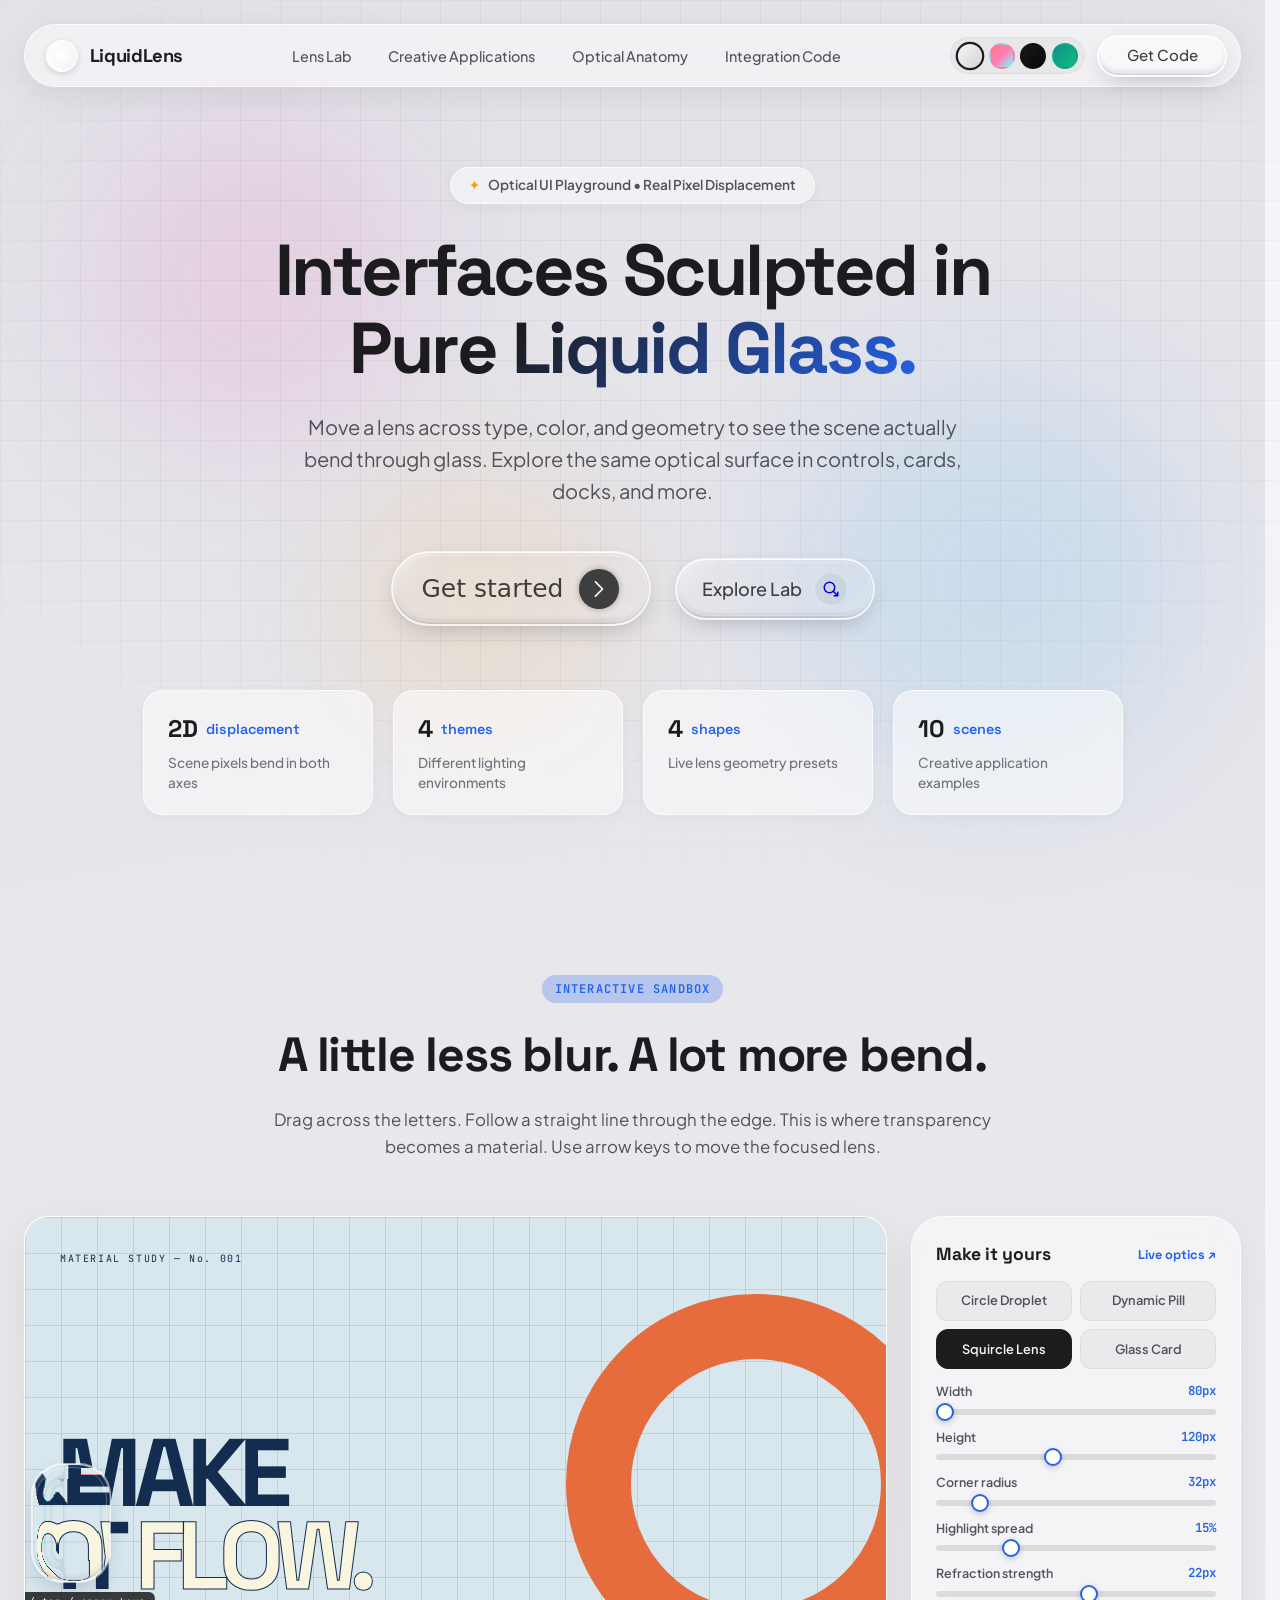
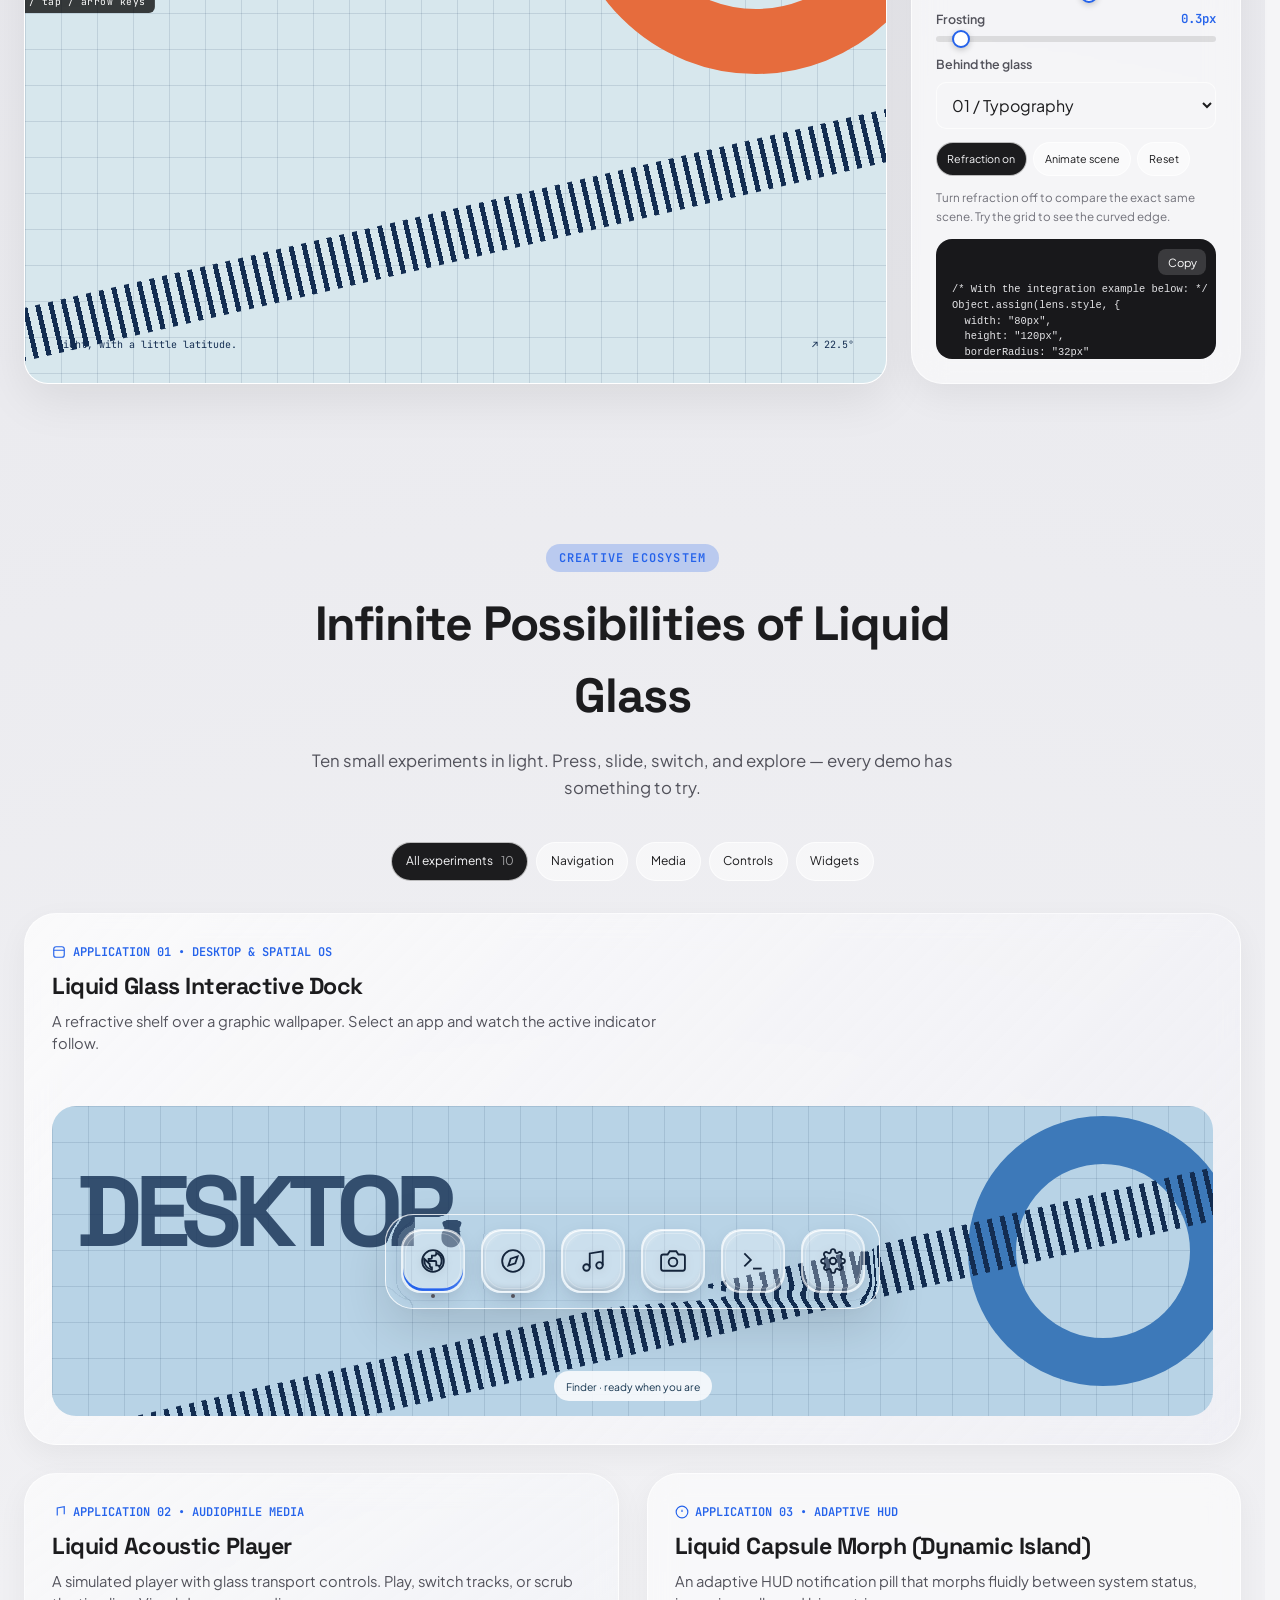
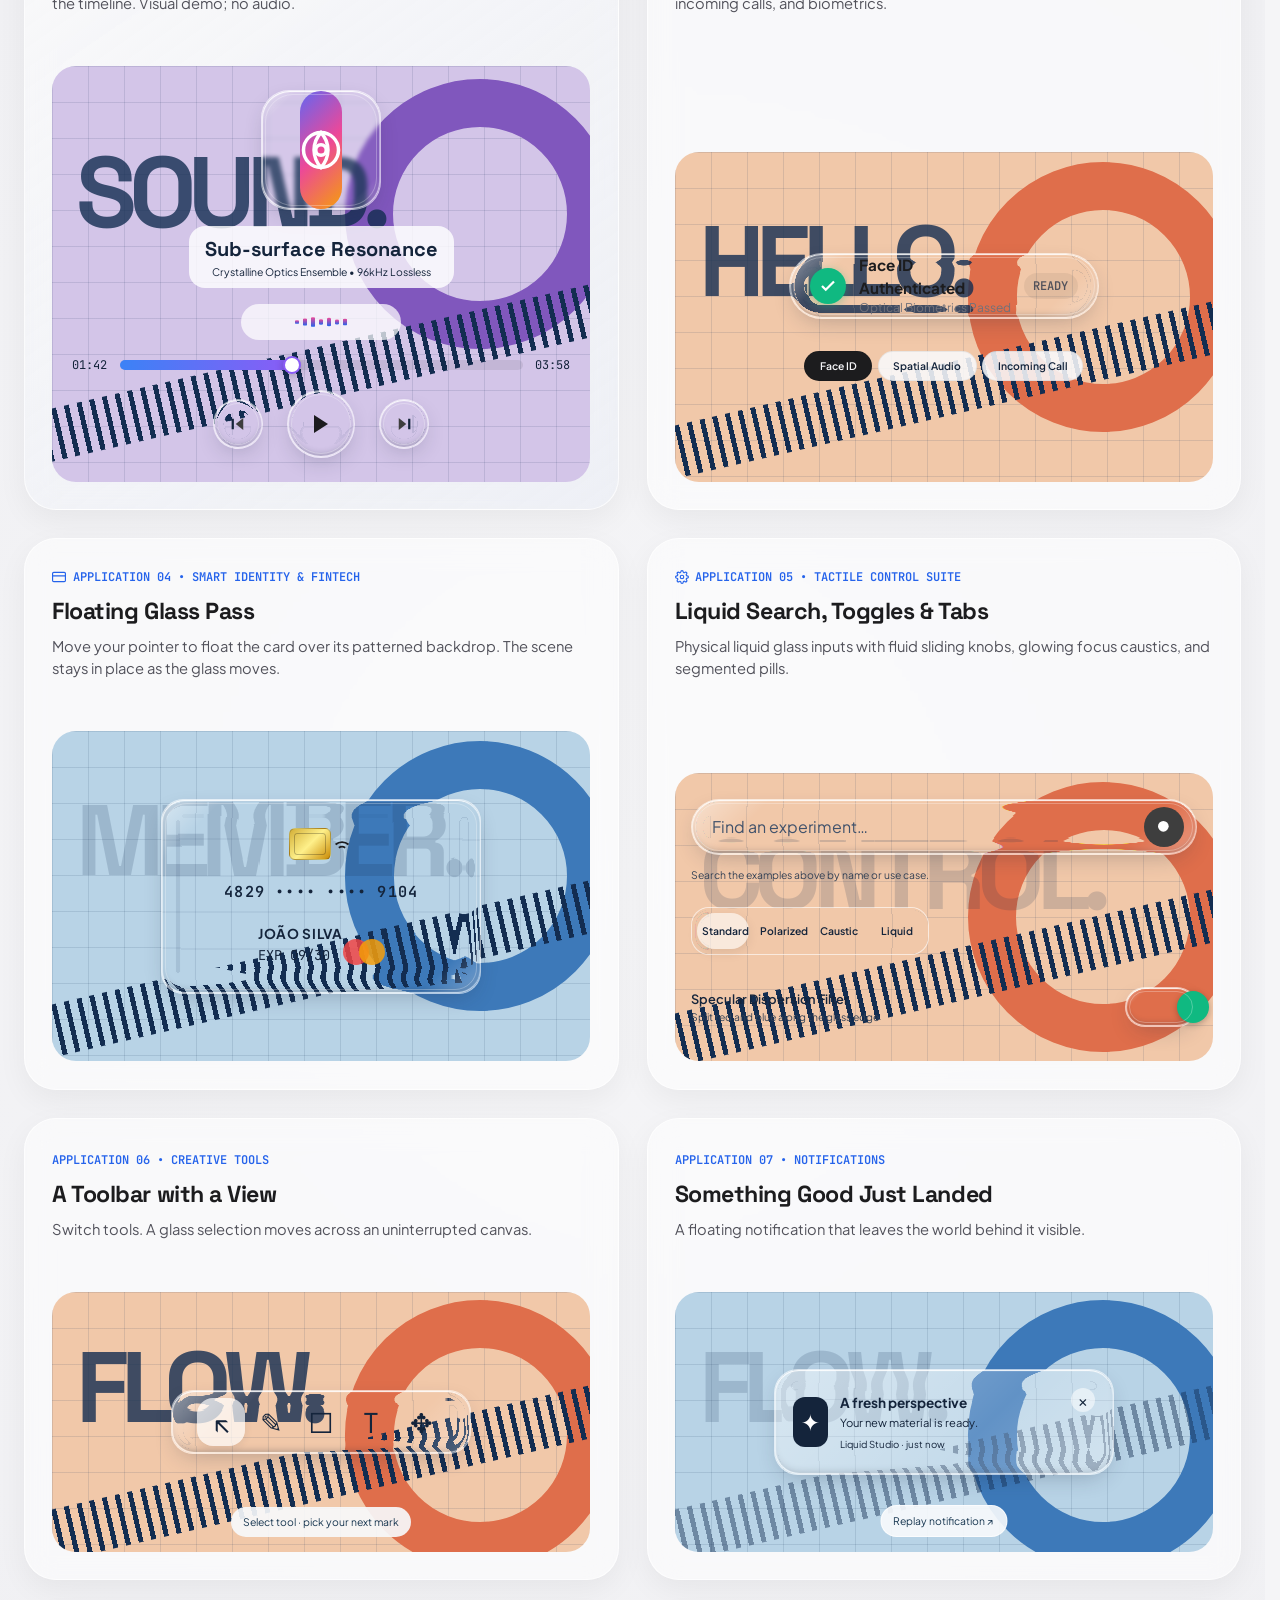
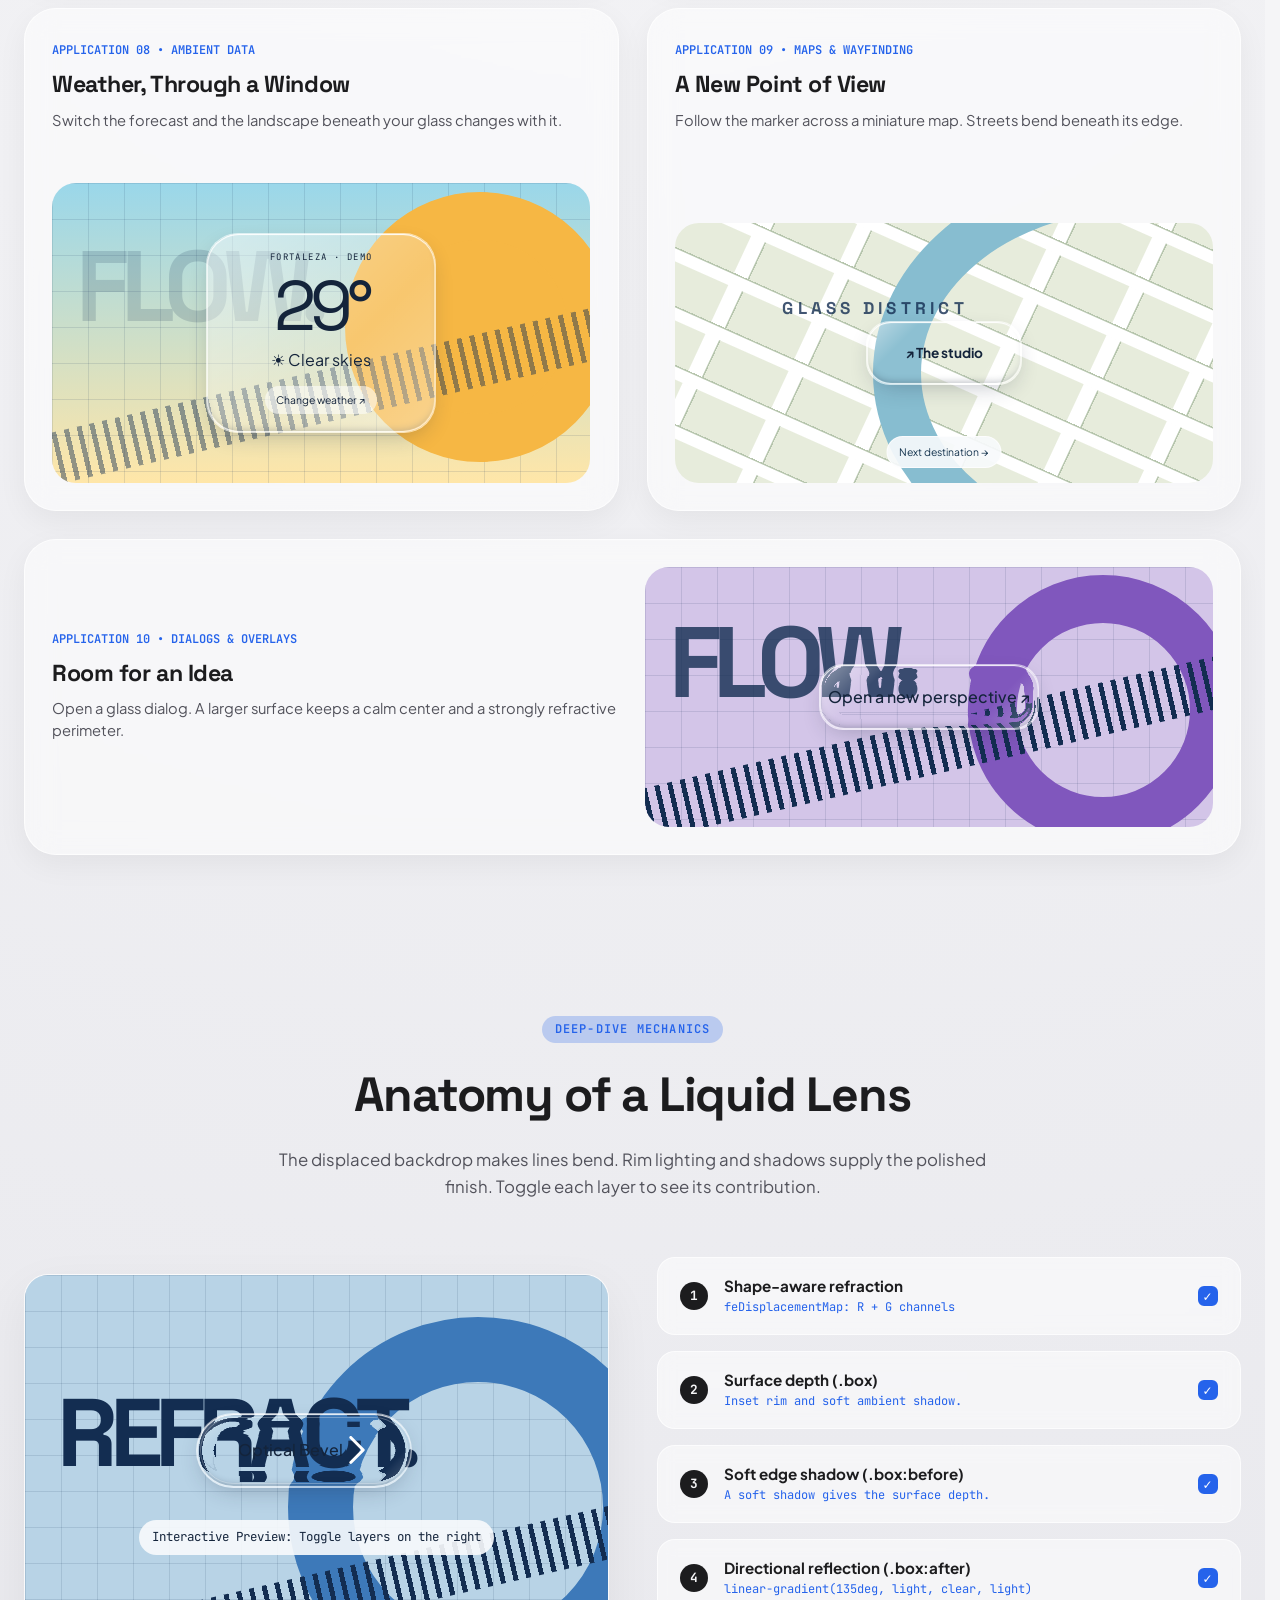
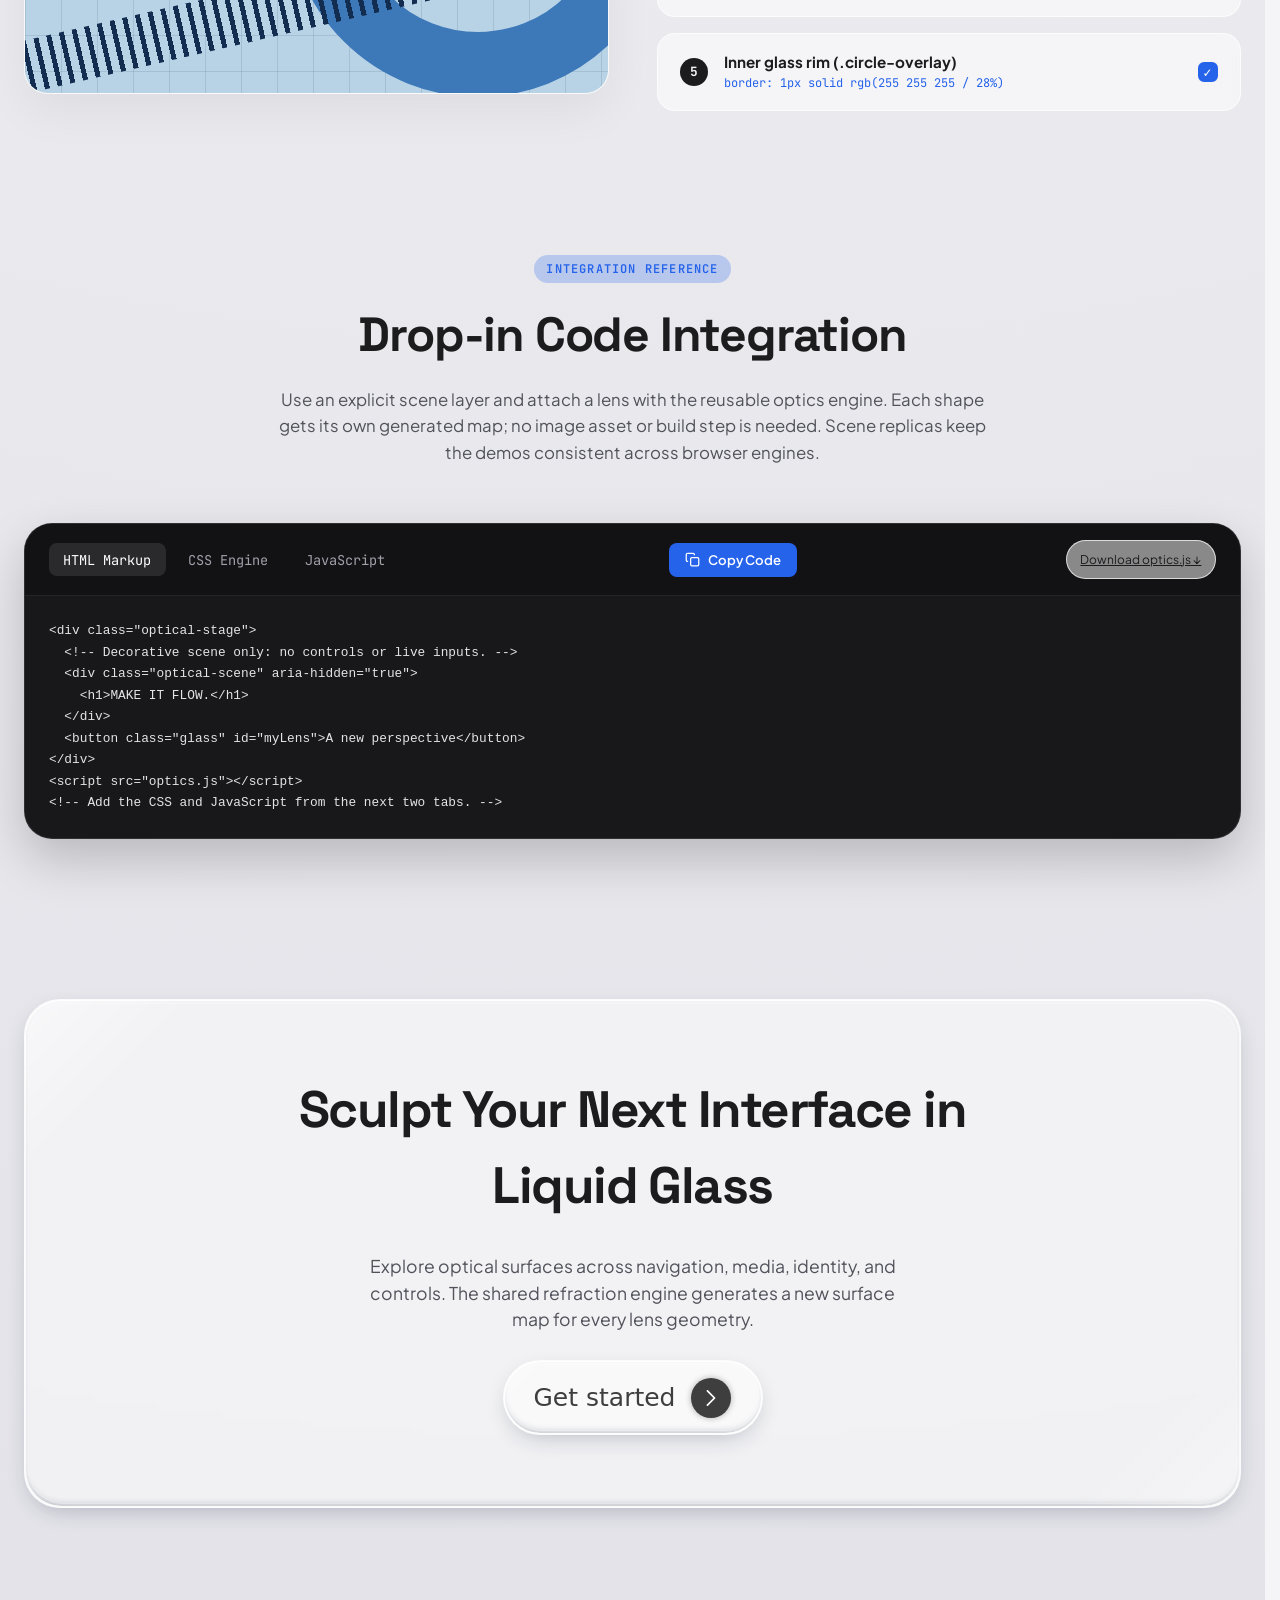
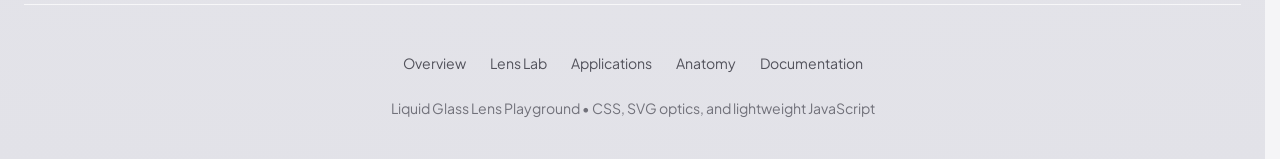
==== index.html @ 15267e03 "liquid glass v1" ====
<!DOCTYPE html>
<html lang="en" data-theme="studio">
<head>
  <meta charset="UTF-8">
  <meta name="viewport" content="width=device-width, initial-scale=1.0">
  <title>Liquid Glass Lens — Optical Glass UI Design System</title>
  <meta name="description" content="An interactive liquid glass playground with real optical displacement, movable lenses, and creative interface examples.">

  <!-- Google Fonts: Space Grotesk, Plus Jakarta Sans, JetBrains Mono -->
  <link rel="preconnect" href="https://fonts.googleapis.com">
  <link rel="preconnect" href="https://fonts.gstatic.com" crossorigin>
  <link href="https://fonts.googleapis.com/css2?family=JetBrains+Mono:wght@400;500;600&amp;family=Plus+Jakarta+Sans:wght@400;500;600;700&amp;family=Space+Grotesk:wght@600;700;800&amp;display=swap" rel="stylesheet">

  <link rel="stylesheet" href="style.css?v=20260929-2">
</head>
<body>

  <!-- Ambient Dynamic Lighting & Grid -->
  <div class="ambient-bg" aria-hidden="true">
    <div class="ambient-grid"></div>
    <div class="ambient-orb ambient-orb-1"></div>
    <div class="ambient-orb ambient-orb-2"></div>
    <div class="ambient-orb ambient-orb-3"></div>
  </div>

  <div class="site-wrapper">

    <!-- ==========================================================================
         FLOATING HEADER / NAVIGATION
         ========================================================================== -->
    <header class="site-header">
      <nav class="header-nav" aria-label="Main Navigation">
        <a href="#hero" class="nav-brand">
          <div class="brand-lens-icon"></div>
          <span class="brand-title">LiquidLens</span>
        </a>

        <ul class="nav-menu">
          <li><a href="#lab" class="nav-link">Lens Lab</a></li>
          <li><a href="#showcase" class="nav-link">Creative Applications</a></li>
          <li><a href="#anatomy" class="nav-link">Optical Anatomy</a></li>
          <li><a href="#code" class="nav-link">Integration Code</a></li>
        </ul>

        <div class="nav-actions">
          <!-- Environment Lighting Theme Switcher -->
          <div class="theme-picker" title="Change Environment Lighting">
            <button class="theme-btn theme-btn-studio active" data-set-theme="studio" aria-label="Studio Lighting"></button>
            <button class="theme-btn theme-btn-mesh" data-set-theme="mesh" aria-label="Chromatic Mesh"></button>
            <button class="theme-btn theme-btn-obsidian" data-set-theme="obsidian" aria-label="Obsidian Dark"></button>
            <button class="theme-btn theme-btn-aurora" data-set-theme="aurora" aria-label="Aurora Teal"></button>
          </div>

          <div class="fx-layer header-cta-wrapper">
            <a href="#code" class="box box-sm header-cta-pill" style="--w: 130px; --h: 42px; --tr: 20%;" aria-label="Get Component Code">
              <span class="text">Get Code</span>
              <span class="circle-overlay"></span>
            </a>
          </div>
        </div>
      </nav>
    </header>

    <!-- ==========================================================================
         HERO SECTION
         ========================================================================== -->
    <main>
      <section id="hero" class="hero-section">
        <div class="hero-pill-badge">
          <span class="sparkle">✦</span>
          <span>Optical UI Playground • Real Pixel Displacement</span>
        </div>

        <h1 class="hero-headline">
          Interfaces Sculpted in <br>
          <span class="text-gradient">Pure Liquid Glass.</span>
        </h1>

        <p class="hero-lead">
          Move a lens across type, color, and geometry to see the scene actually bend through glass. Explore the same optical surface in controls, cards, docks, and more.
        </p>

        <!-- Main Hero CTA Group -->
        <div class="hero-cta-group">
          <!-- ORIGINAL SPECIFICATION COMPONENT INTEGRATED RESPONSIBLY -->
          <div class="container fx-layer">
            <div class="top">
              <a href="#lab" class="box start-btn box-hero" style="--w: 260px; --h: 75px; --tr: 15%;" aria-label="Open the lens lab">
                <span class="text">Get started</span>
                <div class="btn-icon">
                  <svg
                    class="svg"
                    viewBox="0 0 1024 1024"
                    version="1.1"
                    xmlns="http://www.w3.org/2000/svg"
                    aria-hidden="true"
                  >
                    <path
                      d="M779.180132 473.232045 322.354755 16.406668c-21.413706-21.413706-56.121182-21.413706-77.534887 0-21.413706 21.413706-21.413706 56.122205 0 77.534887l418.057421 418.057421L244.819868 930.057421c-21.413706 21.413706-21.413706 56.122205 0 77.534887 10.706853 10.706853 24.759917 16.059767 38.767955 16.059767s28.061103-5.353938 38.767955-16.059767L779.180132 550.767955C800.593837 529.35425 800.593837 494.64575 779.180132 473.232045z"
                    ></path>
                  </svg>
                </div>
                <span class="circle-overlay"></span>
              </a>
            </div>
          </div>

          <!-- Secondary Liquid Pill -->
          <div class="fx-layer">
            <a href="#lab" class="box secondary-glass-btn" role="button" aria-label="Explore Interactive Lab">
              <span class="text">Explore Lab</span>
              <div class="btn-icon-ghost">
                <svg width="18" height="18" viewBox="0 0 24 24" fill="none" stroke="currentColor" stroke-width="2" stroke-linecap="round" stroke-linejoin="round">
                  <path d="m21 21-6-6m6 6v-4.8m0 4.8h-4.8"></path>
                  <circle cx="10" cy="10" r="7"></circle>
                </svg>
              </div>
              <span class="circle-overlay"></span>
            </a>
          </div>
        </div>

        <!-- Live Metrics / Spec Tiles -->
        <div class="hero-specs-row">
          <div class="spec-tile">
            <div class="spec-val">2D <span class="unit">displacement</span></div>
            <div class="spec-label">Scene pixels bend in both axes</div>
          </div>
          <div class="spec-tile">
            <div class="spec-val">4 <span class="unit">themes</span></div>
            <div class="spec-label">Different lighting environments</div>
          </div>
          <div class="spec-tile">
            <div class="spec-val">4 <span class="unit">shapes</span></div>
            <div class="spec-label">Live lens geometry presets</div>
          </div>
          <div class="spec-tile">
            <div class="spec-val">10 <span class="unit">scenes</span></div>
            <div class="spec-label">Creative application examples</div>
          </div>
        </div>
      </section>

      <!-- ==========================================================================
           SECTION 1: THE INTERACTIVE LIQUID LENS LABORATORY (HERO PLAYGROUND)
           ========================================================================== -->
      <section id="lab" class="section-container">
        <div class="section-header">
          <span class="section-tag">Interactive Sandbox</span>
          <h2 class="section-title">A little less blur. A lot more bend.</h2>
          <p class="section-subtitle">
            Drag across the letters. Follow a straight line through the edge. This is where transparency becomes a material. Use arrow keys to move the focused lens.
          </p>
        </div>

        <div class="lens-lab-grid">
          <!-- The Interactive Canvas -->
          <div class="lens-canvas-viewport optical-stage" id="lensCanvas">
            <div class="optical-scene lab-art" data-scene="type" aria-hidden="true">
              <div class="scene-grid"></div><div class="scene-orbit"></div>
              <div class="scene-kicker">MATERIAL STUDY — No. 001</div>
              <div class="scene-type">MAKE<br>IT <em>FLOW.</em></div>
              <div class="scene-stripe"></div>
              <div class="scene-caption"><span>Light, with a little latitude.</span><span>↗ 22.5°</span></div>
            </div>
            <!-- The Draggable Interactive Lens Element -->
            <div class="fx-layer interactive-lens-element" id="activeInteractiveLens">
              <div class="box" id="lensBox" role="group" tabindex="0" aria-label="Movable glass lens. Use arrow keys to move; Shift for larger steps." style="--w: 220px; --h: 120px; --r: 32px; --tr: 15%;">
                <span class="circle-overlay"></span>
              </div>
              <div class="lens-badge-label">Drag / tap / arrow keys</div>
            </div>
          </div>

          <!-- Controls Panel -->
          <div class="lens-controls-panel">
            <div class="panel-title">
              <span>Make it yours</span>
              <span style="font-size: 0.8rem; color: var(--accent-color);">Live optics ↗</span>
            </div>

            <!-- Preset Shapes -->
            <div class="preset-shape-selector">
              <button class="shape-btn" data-preset="circle">Circle Droplet</button>
              <button class="shape-btn" data-preset="pill">Dynamic Pill</button>
              <button class="shape-btn active" data-preset="squircle">Squircle Lens</button>
              <button class="shape-btn" data-preset="card">Glass Card</button>
            </div>

            <!-- Slider: Width -->
            <div class="control-group">
              <div class="control-label">
                <label for="sliderWidth">Width</label>
                <span class="val-display" id="valWidth">220px</span>
              </div>
              <input type="range" class="range-slider" id="sliderWidth" min="80" max="380" value="220">
            </div>

            <!-- Slider: Height -->
            <div class="control-group">
              <div class="control-label">
                <label for="sliderHeight">Height</label>
                <span class="val-display" id="valHeight">120px</span>
              </div>
              <input type="range" class="range-slider" id="sliderHeight" min="50" max="220" value="120">
            </div>

            <!-- Slider: Curvature Radius -->
            <div class="control-group">
              <div class="control-label">
                <label for="sliderRadius">Corner radius</label>
                <span class="val-display" id="valRadius">32px</span>
              </div>
              <input type="range" class="range-slider" id="sliderRadius" min="8" max="190" value="32">
            </div>

            <!-- Slider: Refraction Threshold -->
            <div class="control-group">
              <div class="control-label">
                <label for="sliderTr">Highlight spread</label>
                <span class="val-display" id="valTr">15%</span>
              </div>
              <input type="range" class="range-slider" id="sliderTr" min="5" max="45" value="15">
            </div>

            <div class="control-group">
              <div class="control-label">
                <label for="sliderStrength">Refraction strength</label>
                <span class="val-display" id="valStrength">22px</span>
              </div>
              <input type="range" class="range-slider" id="sliderStrength" min="0" max="40" value="22">
            </div>

            <div class="control-group">
              <div class="control-label"><label for="sliderBlur">Frosting</label><span class="val-display" id="valBlur">0.3px</span></div>
              <input type="range" class="range-slider" id="sliderBlur" min="0" max="5" step="0.1" value="0.3">
            </div>
            <div class="control-group">
              <label class="control-label" for="sceneSelect">Behind the glass</label>
              <select id="sceneSelect"><option value="type">01 / Typography</option><option value="grid">02 / Precision grid</option><option value="art">03 / Color field</option></select>
            </div>
            <div class="lab-actions">
              <button class="utility-btn active" id="compareRefraction" aria-pressed="true">Refraction on</button>
              <button class="utility-btn" id="animateScene" aria-pressed="false">Animate scene</button>
              <button class="utility-btn" id="resetLens">Reset</button>
            </div>
            <p class="lab-hint">Turn refraction off to compare the exact same scene. Try the grid to see the curved edge.</p>
            <!-- Live Code Snippet Output -->
            <div class="live-css-snippet">
              <button class="btn-copy-live-css" id="btnCopyLiveCss">Copy</button>
              <pre id="liveSnippetText">.box {
  --w: 220px;
  --h: 120px;
  --r: 32px;
  --tr: 15%;
}
/* SVG displacement scale: 0.16 */</pre>
            </div>
          </div>
        </div>
      </section>

      <!-- ==========================================================================
           SECTION 2: CREATIVE APPLICATIONS GALLERY (THE COMPREHENSIVE BENTO GRID)
           ========================================================================== -->
      <section id="showcase" class="section-container">
        <div class="section-header">
          <span class="section-tag">Creative Ecosystem</span>
          <h2 class="section-title">Infinite Possibilities of Liquid Glass</h2>
          <p class="section-subtitle">
            Ten small experiments in light. Press, slide, switch, and explore — every demo has something to try.
          </p>
        </div>

        <div class="gallery-filter" aria-label="Filter applications">
          <button class="utility-btn active" data-category="all" aria-pressed="true">All experiments <span>10</span></button>
          <button class="utility-btn" data-category="navigation" aria-pressed="false">Navigation</button>
          <button class="utility-btn" data-category="media" aria-pressed="false">Media</button>
          <button class="utility-btn" data-category="controls" aria-pressed="false">Controls</button>
          <button class="utility-btn" data-category="widgets" aria-pressed="false">Widgets</button>
        </div>
        <div class="bento-grid-container">

          <!-- APPLICATION 1: The visionOS / macOS Liquid Glass Dock -->
          <article id="demo-dock" class="bento-item bento-dock-app" data-category="navigation">
            <div class="bento-header">
              <span class="bento-app-tag">
                <svg width="14" height="14" viewBox="0 0 24 24" fill="none" stroke="currentColor" stroke-width="2"><rect x="3" y="3" width="18" height="18" rx="4"></rect><path d="M3 9h18"></path></svg>
                Application 01 • Desktop & Spatial OS
              </span>
              <h3 class="bento-item-title">Liquid Glass Interactive Dock</h3>
              <p class="bento-item-desc">
                A refractive shelf over a graphic wallpaper. Select an app and watch the active indicator follow.
              </p>
            </div>

            <div class="dock-stage-wrapper optical-stage" data-optical-stage>
              <div class="fx-layer">
                <div class="liquid-dock-shelf" id="liquidDock">
                  <!-- Dock Item 1: Finder -->
                  <div class="box dock-icon-capsule" role="button" tabindex="0">
                    <span class="dock-tooltip">Finder</span>
                    <svg viewBox="0 0 24 24"><path d="M12 2C6.48 2 2 6.48 2 12s4.48 10 10 10 10-4.48 10-10S17.52 2 12 2zm-1 17.93c-3.95-.49-7-3.85-7-7.93 0-.62.08-1.21.21-1.79L9 15v1c0 1.1.9 2 2 2v1.93zm6.9-2.54c-.26-.81-1-1.39-1.9-1.39h-1v-3c0-.55-.45-1-1-1H8v-2h2c.55 0 1-.45 1-1V7h2c1.1 0 2-.9 2-2v-.41c2.93 1.19 5 4.06 5 7.41 0 2.08-.8 3.97-2.1 5.39z"/></svg>
                    <div class="dock-dot"></div>
                    <span class="circle-overlay"></span>
                  </div>

                  <!-- Dock Item 2: Browser -->
                  <div class="box dock-icon-capsule" role="button" tabindex="0">
                    <span class="dock-tooltip">Safari Browser</span>
                    <svg viewBox="0 0 24 24"><circle cx="12" cy="12" r="10"/><polygon points="16.24 7.76 14.12 14.12 7.76 16.24 9.88 9.88 16.24 7.76"/></svg>
                    <div class="dock-dot"></div>
                    <span class="circle-overlay"></span>
                  </div>

                  <!-- Dock Item 3: Music -->
                  <div class="box dock-icon-capsule" role="button" tabindex="0">
                    <span class="dock-tooltip">Audio Engine</span>
                    <svg viewBox="0 0 24 24"><path d="M9 18V5l12-2v13"/><circle cx="6" cy="18" r="3"/><circle cx="18" cy="16" r="3"/></svg>
                    <span class="circle-overlay"></span>
                  </div>

                  <!-- Dock Item 4: Camera -->
                  <div class="box dock-icon-capsule" role="button" tabindex="0">
                    <span class="dock-tooltip">Lens Camera</span>
                    <svg viewBox="0 0 24 24"><path d="M23 19a2 2 0 0 1-2 2H3a2 2 0 0 1-2-2V8a2 2 0 0 1 2-2h4l2-3h6l2 3h4a2 2 0 0 1 2 2z"/><circle cx="12" cy="13" r="4"/></svg>
                    <span class="circle-overlay"></span>
                  </div>

                  <!-- Dock Item 5: Terminal -->
                  <div class="box dock-icon-capsule" role="button" tabindex="0">
                    <span class="dock-tooltip">Terminal CLI</span>
                    <svg viewBox="0 0 24 24"><polyline points="4 17 10 11 4 5"/><line x1="12" y1="19" x2="20" y2="19"/></svg>
                    <span class="circle-overlay"></span>
                  </div>

                  <!-- Dock Item 6: Preferences -->
                  <div class="box dock-icon-capsule" role="button" tabindex="0">
                    <span class="dock-tooltip">System Controls</span>
                    <svg viewBox="0 0 24 24"><circle cx="12" cy="12" r="3"/><path d="M19.4 15a1.65 1.65 0 0 0 .33 1.82l.06.06a2 2 0 0 1 0 2.83 2 2 0 0 1-2.83 0l-.06-.06a1.65 1.65 0 0 0-1.82-.33 1.65 1.65 0 0 0-1 1.51V21a2 2 0 0 1-2 2 2 2 0 0 1-2-2v-.09A1.65 1.65 0 0 0 9 19.4a1.65 1.65 0 0 0-1.82.33l-.06.06a2 2 0 0 1-2.83 0 2 2 0 0 1 0-2.83l.06-.06a1.65 1.65 0 0 0 .33-1.82 1.65 1.65 0 0 0-1.51-1H3a2 2 0 0 1-2-2 2 2 0 0 1 2-2h.09A1.65 1.65 0 0 0 4.6 9a1.65 1.65 0 0 0-.33-1.82l-.06-.06a2 2 0 0 1 0-2.83 2 2 0 0 1 2.83 0l.06.06a1.65 1.65 0 0 0 1.82.33H9a1.65 1.65 0 0 0 1-1.51V3a2 2 0 0 1 2-2 2 2 0 0 1 2 2v.09a1.65 1.65 0 0 0 1 1.51 1.65 1.65 0 0 0 1.82-.33l.06-.06a2 2 0 0 1 2.83 0 2 2 0 0 1 0 2.83l-.06.06a1.65 1.65 0 0 0-.33 1.82V9a1.65 1.65 0 0 0 1.51 1H21a2 2 0 0 1 2 2 2 2 0 0 1-2 2h-.09a1.65 1.65 0 0 0-1.51 1z"/></svg>
                    <span class="circle-overlay"></span>
                  </div>
                </div>
              </div>
            </div>
          </article>

          <!-- APPLICATION 2: Audiophile Liquid Glass Media Player -->
          <article id="demo-player" class="bento-item bento-media-app" data-category="media">
            <div class="bento-header">
              <span class="bento-app-tag">
                <svg width="14" height="14" viewBox="0 0 24 24" fill="none" stroke="currentColor" stroke-width="2"><path d="M9 18V5l12-2v13"></path></svg>
                Application 02 • Audiophile Media
              </span>
              <h3 class="bento-item-title">Liquid Acoustic Player</h3>
              <p class="bento-item-desc">
                A simulated player with glass transport controls. Play, switch tracks, or scrub the timeline. Visual demo; no audio.
              </p>
            </div>

            <div class="player-stage optical-stage" data-optical-stage>
              <!-- Album Artwork framed in squircle glass -->
              <div class="fx-layer">
                <div class="box album-lens-holder" style="--w: 120px; --h: 120px; --r: 28px; --tr: 15%;">
                  <div style="width: 100%; height: 100%; background: linear-gradient(135deg, #6366f1, #ec4899, #f59e0b); border-radius: 26px; display: grid; place-items: center; color: #fff;">
                    <svg width="42" height="42" viewBox="0 0 24 24" fill="none" stroke="currentColor" stroke-width="2"><circle cx="12" cy="12" r="10"/><circle cx="12" cy="12" r="3"/><path d="M12 2a15.3 15.3 0 0 1 4 10 15.3 15.3 0 0 1-4 10 15.3 15.3 0 0 1-4-10 15.3 15.3 0 0 1 4-10z"/></svg>
                  </div>
                  <span class="circle-overlay"></span>
                </div>
              </div>

              <!-- Track Metadata -->
              <div class="track-meta">
                <div class="track-title">Sub-surface Resonance</div>
                <div class="track-artist">Crystalline Optics Ensemble • 96kHz Lossless</div>
              </div>

              <!-- Waveform Visualizer -->
              <div class="sound-wave-bars" id="audioWaveBars" aria-hidden="true">
                <div class="sound-bar"></div>
                <div class="sound-bar"></div>
                <div class="sound-bar"></div>
                <div class="sound-bar"></div>
                <div class="sound-bar"></div>
                <div class="sound-bar"></div>
                <div class="sound-bar"></div>
              </div>

              <!-- Interactive Glass Scrubber -->
              <div class="player-scrubber-row">
                <span id="elapsedTime">01:42</span>
                <div class="scrubber-track-container" id="scrubberTrack" role="slider" tabindex="0" aria-label="Playback position" aria-valuemin="0" aria-valuemax="238" aria-valuenow="102">
                  <div class="scrubber-fill" id="scrubberFill"></div>
                  <div class="scrubber-bead" id="scrubberBead"></div>
                </div>
                <span id="durationTime">03:58</span>
              </div>

              <!-- Media Transport Controls (Circular Glass Lenses) -->
              <div class="player-controls-row fx-layer">
                <!-- Prev Button -->
                <button class="box box-circle ctrl-btn-small" style="--w: 50px; --h: 50px; --tr: 20%;" aria-label="Previous Track">
                  <svg viewBox="0 0 24 24"><polygon points="19 20 9 12 19 4 19 20"></polygon><line x1="5" y1="19" x2="5" y2="5" stroke="currentColor" stroke-width="3"></line></svg>
                  <span class="circle-overlay"></span>
                </button>

                <!-- Play / Pause Button -->
                <button class="box box-circle ctrl-btn-play" id="btnPlayPause" style="--w: 68px; --h: 68px; --tr: 15%;" aria-label="Play or Pause">
                  <svg viewBox="0 0 24 24" id="playIconSvg"><polygon points="5 3 19 12 5 21 5 3"></polygon></svg>
                  <span class="circle-overlay"></span>
                </button>

                <!-- Next Button -->
                <button class="box box-circle ctrl-btn-small" style="--w: 50px; --h: 50px; --tr: 20%;" aria-label="Next Track">
                  <svg viewBox="0 0 24 24"><polygon points="5 4 15 12 5 20 5 4"></polygon><line x1="19" y1="5" x2="19" y2="19" stroke="currentColor" stroke-width="3"></line></svg>
                  <span class="circle-overlay"></span>
                </button>
              </div>
            </div>
          </article>

          <!-- APPLICATION 3: Dynamic Island / Glass Capsule Alerts -->
          <article id="demo-capsule" class="bento-item bento-island-app" data-category="widgets">
            <div class="bento-header">
              <span class="bento-app-tag">
                <svg width="14" height="14" viewBox="0 0 24 24" fill="none" stroke="currentColor" stroke-width="2"><circle cx="12" cy="12" r="10"></circle><line x1="12" y1="8" x2="12" y2="12"></line><line x1="12" y1="16" x2="12.01" y2="16"></line></svg>
                Application 03 • Adaptive HUD
              </span>
              <h3 class="bento-item-title">Liquid Capsule Morph (Dynamic Island)</h3>
              <p class="bento-item-desc">
                An adaptive HUD notification pill that morphs fluidly between system status, incoming calls, and biometrics.
              </p>
            </div>

            <div class="island-demo-stage optical-stage" data-optical-stage>
              <!-- Morphing Glass Capsule -->
              <div class="fx-layer">
                <div class="box dynamic-capsule-lens" id="morphingCapsule" style="--w: 310px; --h: 66px; --tr: 16%;">
                  
                  <!-- State 1: Biometric -->
                  <div class="capsule-content-state active" id="stateBio">
                    <div class="capsule-badge-icon" style="background:#10b981;">
                      <svg width="18" height="18" viewBox="0 0 24 24" fill="none" stroke="currentColor" stroke-width="3"><polyline points="20 6 9 17 4 12"></polyline></svg>
                    </div>
                    <div class="capsule-info">
                      <div class="capsule-primary-text">Face ID Authenticated</div>
                      <div class="capsule-secondary-text">Optical Biometrics Passed</div>
                    </div>
                    <span class="capsule-action-tag">READY</span>
                  </div>

                  <!-- State 2: Spatial Audio -->
                  <div class="capsule-content-state" id="stateAudio">
                    <div class="capsule-badge-icon" style="background:#3b82f6;">
                      <svg width="18" height="18" viewBox="0 0 24 24" fill="none" stroke="currentColor" stroke-width="2"><path d="M12 2a3 3 0 0 0-3 3v7a3 3 0 0 0 6 0V5a3 3 0 0 0-3-3Z"/><path d="M19 10v2a7 7 0 0 1-14 0v-2"/></svg>
                    </div>
                    <div class="capsule-info">
                      <div class="capsule-primary-text">Spatial Audio Connected</div>
                      <div class="capsule-secondary-text">Head Tracking Enabled</div>
                    </div>
                    <span class="capsule-action-tag">ANC ON</span>
                  </div>

                  <!-- State 3: Incoming Call -->
                  <div class="capsule-content-state" id="stateCall">
                    <div class="capsule-badge-icon" style="background:#f59e0b;">
                      <svg width="18" height="18" viewBox="0 0 24 24" fill="none" stroke="currentColor" stroke-width="2"><path d="M22 16.92v3a2 2 0 0 1-2.18 2 19.79 19.79 0 0 1-8.63-3.07 19.5 19.5 0 0 1-6-6 19.79 19.79 0 0 1-3.07-8.67A2 2 0 0 1 4.11 2h3a2 2 0 0 1 2 1.72 12.84 12.84 0 0 0 .7 2.81 2 2 0 0 1-.45 2.11L8.09 9.91a16 16 0 0 0 6 6l1.27-1.27a2 2 0 0 1 2.11-.45 12.84 12.84 0 0 0 2.81.7A2 2 0 0 1 22 16.92z"/></svg>
                    </div>
                    <div class="capsule-info">
                      <div class="capsule-primary-text">Cupertino Labs</div>
                      <div class="capsule-secondary-text">Design System Review...</div>
                    </div>
                    <span class="capsule-action-tag" style="color:#ef4444;">ACTIVE</span>
                  </div>

                  <span class="circle-overlay"></span>
                </div>
              </div>

              <!-- Capsule Trigger Buttons -->
              <div class="island-states-nav">
                <button class="island-trigger-btn active" data-state="stateBio">Face ID</button>
                <button class="island-trigger-btn" data-state="stateAudio">Spatial Audio</button>
                <button class="island-trigger-btn" data-state="stateCall">Incoming Call</button>
              </div>
            </div>
          </article>

          <!-- APPLICATION 4: FinTech Holographic 3D Glass Smart Card -->
          <article id="demo-card" class="bento-item bento-card-app" data-category="widgets">
            <div class="bento-header">
              <span class="bento-app-tag">
                <svg width="14" height="14" viewBox="0 0 24 24" fill="none" stroke="currentColor" stroke-width="2"><rect x="1" y="4" width="22" height="16" rx="2" ry="2"></rect><line x1="1" y1="10" x2="23" y2="10"></line></svg>
                Application 04 • Smart Identity & FinTech
              </span>
              <h3 class="bento-item-title">Floating Glass Pass</h3>
              <p class="bento-item-desc">
                Move your pointer to float the card over its patterned backdrop. The scene stays in place as the glass moves.
              </p>
            </div>

            <div class="card-tilt-container optical-stage" id="cardTiltStage" data-optical-stage>
              <div class="fx-layer">
                <div class="box holographic-glass-card" id="tiltGlassCard" style="--w: 320px; --h: 195px; --r: 22px; --tr: 12%;">
                  <!-- Top Row -->
                  <div class="card-top-row">
                    <div class="emv-chip"></div>
                    <svg class="contactless-icon" viewBox="0 0 24 24" fill="none" stroke="currentColor" stroke-width="2"><path d="M5 12.55a11 11 0 0 1 14.08 0"/><path d="M8.53 16.11a6 6 0 0 1 6.95 0"/><line x1="12" y1="20" x2="12.01" y2="20" stroke-width="3"/></svg>
                  </div>

                  <!-- Middle: Card Number -->
                  <div class="card-number">4829 •••• •••• 9104</div>

                  <!-- Bottom: Cardholder info & Brand -->
                  <div class="card-bottom-row">
                    <div>
                      <div class="card-holder-name">JOÃO SILVA</div>
                      <div class="card-expiry">EXP 09/30</div>
                    </div>
                    <div class="card-brand-logo">
                      <div class="card-brand-circle brand-red"></div>
                      <div class="card-brand-circle brand-yellow"></div>
                    </div>
                  </div>

                  <span class="circle-overlay"></span>
                </div>
              </div>
            </div>
          </article>

          <!-- APPLICATION 5: Form Suite & Physical Glass Controls -->
          <article id="demo-controls" class="bento-item bento-controls-app" data-category="controls">
            <div class="bento-header">
              <span class="bento-app-tag">
                <svg width="14" height="14" viewBox="0 0 24 24" fill="none" stroke="currentColor" stroke-width="2"><circle cx="12" cy="12" r="3"></circle><path d="M19.4 15a1.65 1.65 0 0 0 .33 1.82l.06.06a2 2 0 0 1 0 2.83 2 2 0 0 1-2.83 0l-.06-.06a1.65 1.65 0 0 0-1.82-.33 1.65 1.65 0 0 0-1 1.51V21a2 2 0 0 1-2 2 2 2 0 0 1-2-2v-.09A1.65 1.65 0 0 0 9 19.4a1.65 1.65 0 0 0-1.82.33l-.06.06a2 2 0 0 1-2.83 0 2 2 0 0 1 0-2.83l.06-.06a1.65 1.65 0 0 0 .33-1.82 1.65 1.65 0 0 0-1.51-1H3a2 2 0 0 1-2-2 2 2 0 0 1 2-2h.09A1.65 1.65 0 0 0 4.6 9a1.65 1.65 0 0 0-.33-1.82l-.06-.06a2 2 0 0 1 0-2.83 2 2 0 0 1 2.83 0l.06.06a1.65 1.65 0 0 0 1.82.33H9a1.65 1.65 0 0 0 1-1.51V3a2 2 0 0 1 2-2 2 2 0 0 1 2 2v.09a1.65 1.65 0 0 0 1 1.51 1.65 1.65 0 0 0 1.82-.33l.06-.06a2 2 0 0 1 2.83 0 2 2 0 0 1 0 2.83l-.06.06a1.65 1.65 0 0 0-.33 1.82V9a1.65 1.65 0 0 0 1.51 1H21a2 2 0 0 1 2 2 2 2 0 0 1-2 2h-.09a1.65 1.65 0 0 0-1.51 1z"/></svg>
                Application 05 • Tactile Control Suite
              </span>
              <h3 class="bento-item-title">Liquid Search, Toggles & Tabs</h3>
              <p class="bento-item-desc">
                Physical liquid glass inputs with fluid sliding knobs, glowing focus caustics, and segmented pills.
              </p>
            </div>

            <div class="controls-suite-content optical-stage" data-optical-stage>
              <!-- Glass Search Bar -->
              <div class="fx-layer">
                <div class="box glass-search-input-wrap" style="--w: 100%; --h: 56px; --tr: 14%;">
                  <input type="text" class="glass-search-field" placeholder="Find an experiment…" aria-label="Find an experiment">
                  <div class="glass-search-btn-icon" role="button" tabindex="0" aria-label="Execute Search">
                    <svg viewBox="0 0 24 24"><circle cx="11" cy="11" r="8"/><line x1="21" y1="21" x2="16.65" y2="16.65"/></svg>
                  </div>
                  <span class="circle-overlay"></span>
                </div>
              </div>
              <div class="search-status" id="gallerySearchStatus" role="status" aria-live="polite">Search the examples above by name or use case.</div>

              <!-- Segmented Control Tabs -->
              <div>
                <div class="glass-segmented-shell">
                  <button class="segmented-pill-item active">Standard</button>
                  <button class="segmented-pill-item">Polarized</button>
                  <button class="segmented-pill-item">Caustic</button>
                  <button class="segmented-pill-item">Liquid</button>
                </div>
              </div>

              <!-- Tactile Glass Toggle Switch -->
              <div class="toggle-switch-row">
                <div class="toggle-label-wrap">
                  <span class="toggle-title">Specular Dispersion Filter</span>
                  <span class="toggle-subtitle">Split red and blue along the glass edge</span>
                </div>
                <div class="fx-layer">
                  <div class="box liquid-glass-switch active" id="tactileGlassSwitch" aria-label="Chromatic dispersion" role="switch" aria-checked="true" tabindex="0">
                    <div class="switch-glass-knob"></div>
                    <span class="circle-overlay"></span>
                  </div>
                </div>
              </div>
            </div>
          </article>


          <article id="demo-toolbar" class="bento-item bento-extra" data-category="controls">
            <div class="bento-header"><span class="bento-app-tag">Application 06 • Creative tools</span><h3 class="bento-item-title">A Toolbar with a View</h3><p class="bento-item-desc">Switch tools. A glass selection moves across an uninterrupted canvas.</p></div>
            <div class="optical-stage toolbar-stage" data-art="peach">
              <div class="floating-toolbar box" style="--w: 300px; --h: 64px; --r: 22px;" role="group" aria-label="Drawing tool">
                <button aria-label="Select tool" aria-pressed="true" data-tool="Select" class="tool-btn active">↖</button>
                <button aria-label="Pen tool" aria-pressed="false" data-tool="Pen" class="tool-btn">✎</button>
                <button aria-label="Shape tool" aria-pressed="false" data-tool="Shape" class="tool-btn">□</button>
                <button aria-label="Text tool" aria-pressed="false" data-tool="Text" class="tool-btn">T</button>
                <button aria-label="Pan tool" aria-pressed="false" data-tool="Pan" class="tool-btn">✥</button>
              </div>
              <span class="demo-status" id="toolStatus" role="status">Select tool · pick your next mark</span>
            </div>
          </article>
          <article id="demo-notification" class="bento-item bento-extra" data-category="widgets">
            <div class="bento-header"><span class="bento-app-tag">Application 07 • Notifications</span><h3 class="bento-item-title">Something Good Just Landed</h3><p class="bento-item-desc">A floating notification that leaves the world behind it visible.</p></div>
            <div class="optical-stage notification-stage" data-art="blue">
              <div class="box notification-card" id="demoNotification" style="--w: 340px; --h: 106px; --r: 24px;"><span class="notification-icon">✦</span><div><strong>A fresh perspective</strong><p>Your new material is ready.</p><small>Liquid Studio · just now</small></div><button class="dismiss-btn" id="dismissNotification" aria-label="Dismiss notification">×</button></div>
              <button class="utility-btn demo-status" id="restoreNotification">Replay notification ↗</button>
            </div>
          </article>
          <article id="demo-weather" class="bento-item bento-extra" data-category="widgets">
            <div class="bento-header"><span class="bento-app-tag">Application 08 • Ambient data</span><h3 class="bento-item-title">Weather, Through a Window</h3><p class="bento-item-desc">Switch the forecast and the landscape beneath your glass changes with it.</p></div>
            <div class="optical-stage weather-stage" data-art="sunny">
              <div class="box weather-widget" style="--w: 230px; --h: 200px; --r: 32px;"><span class="weather-location">FORTALEZA · DEMO</span><span class="weather-temp" id="weatherTemp">29°</span><span id="weatherSummary">☀ Clear skies</span><button class="weather-cycle" id="changeWeather">Change weather ↗</button></div>
            </div>
          </article>
          <article id="demo-map" class="bento-item bento-extra" data-category="navigation">
            <div class="bento-header"><span class="bento-app-tag">Application 09 • Maps & wayfinding</span><h3 class="bento-item-title">A New Point of View</h3><p class="bento-item-desc">Follow the marker across a miniature map. Streets bend beneath its edge.</p></div>
            <div class="optical-stage map-stage" data-art="map">
              <button class="box map-marker" id="mapMarker" style="--w: 156px; --h: 64px; --r: 24px;" aria-label="Move to the next map destination"><span id="mapLabel">↗ The studio</span></button>
              <button class="utility-btn demo-status" id="nextPlace">Next destination →</button>
            </div>
          </article>
          <article id="demo-dialog" class="bento-item bento-extra bento-modal-app" data-category="navigation">
            <div class="bento-header"><span class="bento-app-tag">Application 10 • Dialogs & overlays</span><h3 class="bento-item-title">Room for an Idea</h3><p class="bento-item-desc">Open a glass dialog. A larger surface keeps a calm center and a strongly refractive perimeter.</p></div>
            <div class="optical-stage modal-stage" data-art="violet"><button class="box" id="openGlassDialog" style="--w: 220px; --h: 66px; --r: 24px;"><span class="text">Open a new perspective ↗</span></button></div>
          </article>
        </div>
      </section>

      <!-- ==========================================================================
           SECTION 3: OPTICAL ANATOMY (INTERACTIVE LAYER BREAKDOWN)
           ========================================================================== -->
      <section id="anatomy" class="section-container">
        <div class="section-header">
          <span class="section-tag">Deep-Dive Mechanics</span>
          <h2 class="section-title">Anatomy of a Liquid Lens</h2>
          <p class="section-subtitle">
            The displaced backdrop makes lines bend. Rim lighting and shadows supply the polished finish. Toggle each layer to see its contribution.
          </p>
        </div>

        <div class="anatomy-layout">
          <!-- Live Preview Box with Toggleable Layers -->
          <div class="anatomy-visual-stage optical-stage" data-optical-stage>
            <div class="fx-layer" id="anatomyFxWrapper">
              <div class="box anatomy-preview-box" id="anatomyTargetBox" style="--w: 240px; --h: 75px; --tr: 15%;">
                <span class="text" id="anatomyTextLayer">Optical Bevel</span>
                <div class="btn-icon">
                  <svg class="svg" viewBox="0 0 1024 1024"><path fill="#fff" d="M779.18 473.23 322.35 16.41c-21.41-21.41-56.12-21.41-77.53 0s-21.41 56.12 0 77.53l418.06 418.06-418.06 418.06c-21.41 21.41-21.41 56.12 0 77.53 10.71 10.71 24.76 16.06 38.77 16.06s28.06-5.35 38.77-16.06l456.82-456.82c21.41-21.42 21.41-56.13 0-77.54z"/></svg>
                </div>
                <span class="circle-overlay" id="anatomyCircleOverlay"></span>
              </div>
            </div>
            <div class="anatomy-stage-notice">Interactive Preview: Toggle layers on the right</div>
          </div>

          <!-- The 5 Optical Layers -->
          <div class="anatomy-layers-list">
            <!-- Layer 1 -->
            <button class="layer-toggle-card" data-layer-target="refraction" aria-pressed="true">
              <span class="layer-info-left">
                <span class="layer-num-badge">1</span>
                <span class="layer-meta-text">
                  <span class="layer-name">Shape-aware refraction</span>
                  <span class="layer-css-code">feDisplacementMap: R + G channels</span>
                </span>
              </span>
              <span class="layer-checkbox-mock">✓</span>
            </button>

            <!-- Layer 2 -->
            <button class="layer-toggle-card" data-layer-target="insets" aria-pressed="true">
              <span class="layer-info-left">
                <span class="layer-num-badge">2</span>
                <span class="layer-meta-text">
                  <span class="layer-name">Surface depth (.box)</span>
                  <span class="layer-css-code">Inset rim and soft ambient shadow.</span>
                </span>
              </span>
              <span class="layer-checkbox-mock">✓</span>
            </button>

            <!-- Layer 3 -->
            <button class="layer-toggle-card" data-layer-target="coreShadow" aria-pressed="true">
              <span class="layer-info-left">
                <span class="layer-num-badge">3</span>
                <span class="layer-meta-text">
                  <span class="layer-name">Soft edge shadow (.box:before)</span>
                  <span class="layer-css-code">A soft shadow gives the surface depth.</span>
                </span>
              </span>
              <span class="layer-checkbox-mock">✓</span>
            </button>

            <!-- Layer 4 -->
            <button class="layer-toggle-card" data-layer-target="specular" aria-pressed="true">
              <span class="layer-info-left">
                <span class="layer-num-badge">4</span>
                <span class="layer-meta-text">
                  <span class="layer-name">Directional reflection (.box:after)</span>
                  <span class="layer-css-code">linear-gradient(135deg, light, clear, light)</span>
                </span>
              </span>
              <span class="layer-checkbox-mock">✓</span>
            </button>

            <!-- Layer 5 -->
            <button class="layer-toggle-card" data-layer-target="rim" aria-pressed="true">
              <span class="layer-info-left">
                <span class="layer-num-badge">5</span>
                <span class="layer-meta-text">
                  <span class="layer-name">Inner glass rim (.circle-overlay)</span>
                  <span class="layer-css-code">border: 1px solid rgb(255 255 255 / 28%)</span>
                </span>
              </span>
              <span class="layer-checkbox-mock">✓</span>
            </button>
          </div>
        </div>
      </section>

      <!-- ==========================================================================
           SECTION 4: CODE EXPORTER & INTEGRATION PLAYGROUND
           ========================================================================== -->
      <section id="code" class="code-exporter-section">
        <div class="section-header">
          <span class="section-tag">Integration Reference</span>
          <h2 class="section-title">Drop-in Code Integration</h2>
          <p class="section-subtitle">
            Use an explicit scene layer and attach a lens with the reusable optics engine. Each shape gets its own generated map; no image asset or build step is needed. Scene replicas keep the demos consistent across browser engines.
          </p>
        </div>

        <div class="code-tabs-wrapper">
          <div class="code-tabs-header">
            <div class="code-tabs-buttons">
              <button class="code-tab-btn active" data-tab="html">HTML Markup</button>
              <button class="code-tab-btn" data-tab="css">CSS Engine</button>
              <button class="code-tab-btn" data-tab="js">JavaScript</button>
            </div>
            <button class="copy-all-btn" id="btnCopyMainCode">
              <svg width="15" height="15" viewBox="0 0 24 24" fill="none" stroke="currentColor" stroke-width="2"><rect x="9" y="9" width="13" height="13" rx="2" ry="2"></rect><path d="M5 15H4a2 2 0 0 1-2-2V4a2 2 0 0 1 2-2h9a2 2 0 0 1 2 2v1"></path></svg>
              <span>Copy Code</span>
            </button>
          </div>

          <pre class="code-panel-content" id="panelHtml"><code></code></pre>
          <pre class="code-panel-content" id="panelCss" hidden><code></code></pre>
          <pre class="code-panel-content" id="panelJs" hidden><code></code></pre>

        </div>
      </section>

      <!-- ==========================================================================
           SECTION 5: GRAND FINAL CTA
           ========================================================================== -->
      <section class="final-cta-section">
        <div class="fx-layer">
          <div class="box final-cta-card">
            <h2 class="final-cta-title">Sculpt Your Next Interface in Liquid Glass</h2>
            <p class="final-cta-lead">
              Explore optical surfaces across navigation, media, identity, and controls. The shared refraction engine generates a new surface map for every lens geometry.
            </p>
            <a href="#lab" class="box start-btn" style="--w: 260px; --h: 75px; --tr: 15%;" aria-label="Open the interactive lens lab">
              <span class="text">Get started</span>
              <div class="btn-icon">
                <svg class="svg" viewBox="0 0 1024 1024"><path fill="#fff" d="M779.18 473.23 322.35 16.41c-21.41-21.41-56.12-21.41-77.53 0s-21.41 56.12 0 77.53l418.06 418.06-418.06 418.06c-21.41 21.41-21.41 56.12 0 77.53 10.71 10.71 24.76 16.06 38.77 16.06s28.06-5.35 38.77-16.06l456.82-456.82c21.41-21.42 21.41-56.13 0-77.54z"/></svg>
              </div>
              <span class="circle-overlay"></span>
            </a>
            <span class="circle-overlay"></span>
          </div>
        </div>
      </section>
    </main>

    <!-- Footer -->
    <footer class="site-footer">
      <ul class="footer-nav">
        <li><a href="#hero" class="footer-link">Overview</a></li>
        <li><a href="#lab" class="footer-link">Lens Lab</a></li>
        <li><a href="#showcase" class="footer-link">Applications</a></li>
        <li><a href="#anatomy" class="footer-link">Anatomy</a></li>
        <li><a href="#code" class="footer-link">Documentation</a></li>
      </ul>
      <div>Liquid Glass Lens Playground • CSS, SVG optics, and lightweight JavaScript</div>
    </footer>
  </div>

  <!-- Toast Notification for Code Copy -->
  <div class="glass-toast" id="copyToast" role="status" aria-live="polite">Code snippet copied to clipboard!</div>

  <dialog id="glassDialog" aria-labelledby="dialogTitle">
    <div class="optical-stage dialog-stage" data-art="violet">
      <div class="box glass-dialog-card" style="--w: 420px; --h: auto; --r: 32px;">
        <span class="section-tag">A change of perspective</span><h2 id="dialogTitle">Let an idea<br>take shape.</h2><p>Light passes through. The edges bend the scene. Your next experiment starts here.</p><button class="utility-btn" id="closeGlassDialog">Back to exploring ↗</button>
      </div>
    </div>
  </dialog>
  <noscript><p class="noscript-note">Enable JavaScript to use the refraction engine and interactive experiments.</p></noscript>
  <script src="optics.js?v=20260929-2"></script>
  <script src="script.js?v=20260929-2"></script>
</body>
</html>
---- style.css ----
/* ==========================================================================
   LIQUID GLASS LENS UI DESIGN SYSTEM & LANDING PAGE STYLES
   Optical displacement from an SVG normal map, with CSS caustics and specular lighting
   ========================================================================== */

/* --- 1. Custom Properties & Themes --- */
:root {
  --font-main: "Plus Jakarta Sans", system-ui, -apple-system, BlinkMacSystemFont, "Segoe UI", Roboto, sans-serif;
  --font-display: "Space Grotesk", system-ui, -apple-system, sans-serif;
  --font-mono: "JetBrains Mono", ui-monospace, SFMono-Regular, monospace;

  /* Theme: Studio Light (Original Default) */
  --bg-base: #f5f5f7;
  --bg-gradient: radial-gradient(circle at center, #f5f5f7, #e2e2e8);
  --text-primary: #1c1c1e;
  --text-secondary: #52525b;
  --text-muted: #71717a;
  --accent-color: #2563eb;
  --accent-glow: rgba(37, 99, 235, 0.25);
  --card-bg-subtle: rgba(255, 255, 255, 0.5);
  --card-border-subtle: rgba(255, 255, 255, 0.7);
  --glass-contrast: 3;
  --btn-icon-bg: #3e3e3e;
  --btn-icon-fill: #f5f5f5;
  --text-glass-default: #3e3e3e;
  --grid-line-color: rgba(0, 0, 0, 0.04);
}

[data-theme="mesh"] {
  --bg-base: #f3e8ff;
  --bg-gradient: radial-gradient(circle at 15% 20%, #ffd1dc 0%, transparent 40%),
                 radial-gradient(circle at 85% 25%, #c7d2fe 0%, transparent 45%),
                 radial-gradient(circle at 50% 75%, #fed7aa 0%, transparent 50%),
                 radial-gradient(circle at 80% 85%, #bbf7d0 0%, transparent 40%),
                 #f5f5f7;
  --text-primary: #0f172a;
  --text-secondary: #334155;
  --text-muted: #64748b;
  --accent-color: #7c3aed;
  --accent-glow: rgba(124, 58, 237, 0.3);
  --card-bg-subtle: rgba(255, 255, 255, 0.65);
  --card-border-subtle: rgba(255, 255, 255, 0.85);
  --btn-icon-bg: #1e1b4b;
  --btn-icon-fill: #ffffff;
  --text-glass-default: #1e1b4b;
  --grid-line-color: rgba(99, 102, 241, 0.06);
}

[data-theme="obsidian"] {
  --bg-base: #090a0f;
  --bg-gradient: radial-gradient(circle at 20% 15%, #1e1b4b 0%, transparent 50%),
                 radial-gradient(circle at 80% 80%, #064e3b 0%, transparent 50%),
                 radial-gradient(circle at 50% 50%, #111827 0%, transparent 60%),
                 #030712;
  --text-primary: #f8fafc;
  --text-secondary: #cbd5e1;
  --text-muted: #94a3b8;
  --accent-color: #38bdf8;
  --accent-glow: rgba(56, 189, 248, 0.35);
  --card-bg-subtle: rgba(15, 23, 42, 0.65);
  --card-border-subtle: rgba(255, 255, 255, 0.12);
  --btn-icon-bg: #f8fafc;
  --btn-icon-fill: #090a0f;
  --text-glass-default: #f8fafc;
  --grid-line-color: rgba(255, 255, 255, 0.04);
}

[data-theme="aurora"] {
  --bg-base: #061e24;
  --bg-gradient: radial-gradient(circle at 20% 30%, #0d9488 0%, transparent 50%),
                 radial-gradient(circle at 80% 20%, #10b981 0%, transparent 45%),
                 radial-gradient(circle at 50% 85%, #0369a1 0%, transparent 55%),
                 #041216;
  --text-primary: #f0fdfa;
  --text-secondary: #ccfbf1;
  --text-muted: #99f6e4;
  --accent-color: #2dd4bf;
  --accent-glow: rgba(45, 212, 191, 0.4);
  --card-bg-subtle: rgba(13, 148, 136, 0.15);
  --card-border-subtle: rgba(255, 255, 255, 0.2);
  --btn-icon-bg: #ccfbf1;
  --btn-icon-fill: #042f2e;
  --text-glass-default: #f0fdfa;
  --grid-line-color: rgba(45, 212, 191, 0.08);
}

/* --- 2. Base Reset & Layout --- */
*, *::before, *::after {
  box-sizing: border-box;
  margin: 0;
  padding: 0;
}

html {
  scroll-behavior: smooth;
  scrollbar-gutter: stable;
  -webkit-font-smoothing: antialiased;
  -moz-osx-font-smoothing: grayscale;
}

body {
  font-family: var(--font-main);
  background: var(--bg-gradient);
  background-color: var(--bg-base);
  color: var(--text-primary);
  min-height: 100vh;
  overflow-x: clip;
  line-height: 1.5;
  transition: background 0.5s ease, color 0.3s ease;
  position: relative;
}

/* Ambient animated background grid & floating refraction spheres */
.ambient-bg {
  position: fixed;
  inset: 0;
  pointer-events: none;
  z-index: 0;
  overflow: clip;
}

.ambient-grid {
  position: absolute;
  inset: 0;
  background-size: 40px 40px;
  background-image: 
    linear-gradient(to right, var(--grid-line-color) 1px, transparent 1px),
    linear-gradient(to bottom, var(--grid-line-color) 1px, transparent 1px);
  mask-image: radial-gradient(ellipse 70% 60% at 50% 40%, #000 60%, transparent 100%);
  -webkit-mask-image: radial-gradient(ellipse 70% 60% at 50% 40%, #000 60%, transparent 100%);
}

.ambient-orb {
  position: absolute;
  border-radius: 50%;
  filter: blur(60px);
  opacity: 0.5;
  animation: floatOrb 18s ease-in-out infinite alternate;
}

.ambient-orb-1 {
  width: 380px;
  height: 380px;
  background: radial-gradient(circle, rgba(244, 114, 182, 0.4), rgba(192, 132, 252, 0.1));
  top: 10%;
  left: 5%;
}

.ambient-orb-2 {
  width: 440px;
  height: 440px;
  background: radial-gradient(circle, rgba(56, 189, 248, 0.35), rgba(99, 102, 241, 0.1));
  top: 40%;
  right: 5%;
  animation-duration: 22s;
  animation-delay: -5s;
}

.ambient-orb-3 {
  width: 320px;
  height: 320px;
  background: radial-gradient(circle, rgba(251, 191, 36, 0.3), rgba(244, 63, 94, 0.1));
  bottom: 15%;
  left: 25%;
  animation-duration: 26s;
  animation-delay: -10s;
}

@keyframes floatOrb {
  0% { transform: translate(0, 0) scale(1); }
  50% { transform: translate(60px, 40px) scale(1.1); }
  100% { transform: translate(-40px, 70px) scale(0.95); }
}

/* Main Container Wrapper */
.site-wrapper {
  position: relative;
  z-index: 10;
  max-width: 1280px;
  margin: 0 auto;
  padding: 0 1.5rem;
}

/* ==========================================================================
   --- 3. THE LIQUID GLASS LENS OPTICAL ENGINE (Original Base Specification) ---
   ========================================================================== */

.fx-layer {
  /* A filter here creates a backdrop root and hides the real scene from glass. */
  position: relative;
}

/* General button box / Liquid Glass primitive */
.box {
  --w: 100px;
  --h: 100px;
  --r: 9999px;
  --tr: 25%;
  z-index: 1;
  position: relative;
  width: var(--w);
  height: var(--h);
  display: inline-flex;
  justify-content: center;
  align-items: center;
  border-radius: var(--r);
  border: 1px solid rgba(255, 255, 255, 0.58);

  box-shadow:
    inset 1px 1px 1px rgba(255, 255, 255, 0.86),
    inset -1px -1px 2px rgba(25, 35, 60, 0.12),
    0 9px 24px rgba(20, 30, 60, 0.12),
    0 1px 3px rgba(20, 30, 60, 0.06);

  background: rgba(255, 255, 255, 0.05);
  backdrop-filter: blur(2px);
  -webkit-backdrop-filter: blur(2px);
  cursor: pointer;
  user-select: none;
  text-decoration: none;
  outline: none;
  font-family: inherit;
  transition: transform 0.25s cubic-bezier(0.16, 1, 0.3, 1),
              box-shadow 0.25s cubic-bezier(0.16, 1, 0.3, 1),
              background 0.25s ease;
}

/* Content inside the box must stay above the pseudo layers */
.box > :not(.glass-optics):not(.circle-overlay):not(.dock-tooltip):not(.dock-dot) {
  position: relative;
  z-index: 3;
}

.box .svg {
  width: 28px;
  height: 28px;
  filter: drop-shadow(0 25px 3px rgba(102, 102, 102, 0.2));
  transition: transform 0.25s cubic-bezier(0.16, 1, 0.3, 1);
  display: block;
}

.box .text {
  filter: drop-shadow(0 25px 3px rgba(102, 102, 102, 0.15));
  font-family: var(--font-main);
  font-weight: 500;
  color: var(--text-glass-default);
  transition: color 0.2s ease;
}

/* Optical refraction layers */
.box::before {
  content: "";
  position: absolute;
  inset: 1px;
  border-radius: inherit;
  box-shadow: inset 0 -5px 9px -6px rgb(24 35 55 / 48%);
  pointer-events: none;
  z-index: 1;
}
.box::after {
  content: "";
  position: absolute;
  inset: 0;
  border-radius: inherit;
  background: linear-gradient(135deg, rgb(255 255 255 / 45%), transparent var(--tr), transparent calc(100% - var(--tr)), rgb(255 255 255 / 30%));
  box-shadow: inset 0 1px 1px rgb(255 255 255 / 95%), inset 1px 0 1px rgb(255 255 255 / 45%), inset 0 -1px 1px rgb(255 255 255 / 65%);
  pointer-events: none;
  z-index: 2;
}
.box .circle-overlay {
  position: absolute;
  inset: 3px;
  width: auto;
  height: auto;
  border: 1px solid rgb(255 255 255 / 28%);
  border-radius: inherit;
  pointer-events: none;
  z-index: 4;
}

/* Original Start Button Spec & Interactions */
.start-btn {
  padding: 0 0.8rem;
  display: inline-flex;
  align-items: center;
  gap: 1rem;
  transition: 0.25s cubic-bezier(0.16, 1, 0.3, 1);
}

.start-btn .text {
  font-size: 25px;
  font-family: system-ui, -apple-system, sans-serif;
  color: var(--text-glass-default);
}

.start-btn .btn-icon {
  width: 40px;
  height: 40px;
  display: flex;
  justify-content: center;
  align-items: center;
  background: var(--btn-icon-bg, #3e3e3e);
  border-radius: 50%;
  box-shadow: 0 0 6px rgba(0, 0, 0, 0.3);
  transition: 0.25s cubic-bezier(0.16, 1, 0.3, 1);
  flex-shrink: 0;
}

.start-btn .btn-icon .svg {
  width: 16px;
  height: 16px;
  fill: var(--btn-icon-fill, #f5f5f5);
  filter: none;
}

.start-btn:hover {
  background: rgba(0, 0, 0, 0);
  transform: translateY(-3px);
  box-shadow:
    inset 1px 1px 2px rgba(255, 255, 255, 0.95),
    inset -1px -1px 2px rgba(25, 35, 60, 0.14),
    0 14px 28px rgba(20, 30, 60, 0.16);
}

.start-btn:hover .btn-icon {
  transform: scale(1.1) rotate(5deg);
}

.start-btn:active {
  transform: scale(0.94);
}

.start-btn:active .text {
  color: #000;
}

.start-btn:active .btn-icon {
  transform: scale(0.94);
}

/* ==========================================================================
   --- 4. SCALABLE CREATIVE LENS VARIANTS ---
   ========================================================================== */

/* Circular Lens Button (Audio controls, Action buttons, Dials) */
.box-circle {
  --r: 50%;
  aspect-ratio: 1 / 1;
}

.box-circle:hover {
  transform: scale(1.06);
}

.box-circle:active {
  transform: scale(0.92);
}

/* Compact Glass Pill (Nav buttons, badges, secondary actions) */
.box-sm {
  --h: 46px;
  --tr: 20%;
  padding: 0 1.25rem;
  font-size: 15px;
  gap: 0.6rem;
}

.box-sm .text {
  font-size: 15px;
}

.box-sm .svg {
  width: 16px;
  height: 16px;
}

/* Large Hero Glass Pill */
.box-hero {
  --w: 260px;
  --h: 75px;
  --tr: 15%;
}

/* Liquid Glass Card / Bento Surface */
.box-card {
  --r: 28px;
  --tr: 8%;
  display: flex;
  flex-direction: column;
  align-items: stretch;
  justify-content: flex-start;
  padding: 2rem;
  cursor: default;
  text-align: left;
}

.box-card:hover {
  transform: translateY(-2px);
  box-shadow:
    inset 2px -2px 1px -1px rgba(255, 255, 255, 0.95),
    inset -2px 2px 1px -1px rgba(255, 255, 255, 0.95),
    inset 6px -6px 1px -6px rgba(255, 255, 255, 0.65),
    inset -6px 6px 1px -6px rgba(255, 255, 255, 0.65),
    inset 0 0 2px rgba(0, 0, 0, 0.8),
    0 12px 24px rgba(0, 0, 0, 0.15);
}

/* Glass Segmented Pill Tab */
.box-tab {
  --h: 44px;
  --r: 9999px;
  --tr: 18%;
  padding: 0 1.25rem;
  font-size: 14px;
  font-weight: 500;
  transition: all 0.2s ease;
}

.box-tab.active {
  background: rgba(255, 255, 255, 0.25);
  box-shadow:
    inset 2px -2px 1px -1px rgba(255, 255, 255, 1),
    inset -2px 2px 1px -1px rgba(255, 255, 255, 1),
    inset 6px -6px 1px -6px rgba(255, 255, 255, 0.8),
    inset -6px 6px 1px -6px rgba(255, 255, 255, 0.8),
    inset 0 0 3px rgba(0, 0, 0, 0.9),
    0 6px 12px rgba(0, 0, 0, 0.16);
}

/* ==========================================================================
   --- 5. HEADER & FLOATING NAVIGATION ---
   ========================================================================== */

.site-header {
  position: sticky;
  top: 1.5rem;
  z-index: 1000;
  margin-bottom: 3.5rem;
}

.header-nav {
  display: flex;
  align-items: center;
  justify-content: space-between;
  gap: 1rem;
  padding: 0.6rem 0.8rem;
  border-radius: 9999px;
  background: var(--card-bg-subtle);
  border: 1px solid var(--card-border-subtle);
  backdrop-filter: blur(16px);
  -webkit-backdrop-filter: blur(16px);
  box-shadow: 0 8px 32px rgba(0, 0, 0, 0.08);
}

.nav-brand {
  display: flex;
  align-items: center;
  gap: 0.75rem;
  text-decoration: none;
  padding-left: 0.5rem;
}

.brand-lens-icon {
  width: 32px;
  height: 32px;
  border-radius: 50%;
  background: linear-gradient(135deg, rgba(255, 255, 255, 0.9), rgba(255, 255, 255, 0.2));
  border: 1px solid rgba(255, 255, 255, 0.8);
  box-shadow: inset 1px -1px 2px rgba(255, 255, 255, 0.9), 0 2px 6px rgba(0, 0, 0, 0.15);
  display: grid;
  place-items: center;
  position: relative;
  overflow: clip;
}

.brand-lens-icon::after {
  content: "";
  position: absolute;
  width: 12px;
  height: 12px;
  border-radius: 50%;
  background: radial-gradient(circle at 35% 35%, #fff, rgba(255,255,255,0.4));
  box-shadow: 0 0 6px rgba(255, 255, 255, 0.8);
}

.brand-title {
  font-family: var(--font-display);
  font-weight: 700;
  font-size: 1.15rem;
  letter-spacing: -0.02em;
  color: var(--text-primary);
}

.nav-menu {
  display: flex;
  align-items: center;
  gap: 0.5rem;
  list-style: none;
}

.nav-link {
  text-decoration: none;
  color: var(--text-secondary);
  font-size: 0.9rem;
  font-weight: 500;
  padding: 0.5rem 0.9rem;
  border-radius: 9999px;
  transition: all 0.2s ease;
}

.nav-link:hover {
  color: var(--text-primary);
  background: rgba(0, 0, 0, 0.04);
}

.nav-actions {
  display: flex;
  align-items: center;
  gap: 0.75rem;
}

/* Environment Theme Switcher */
.theme-picker {
  display: flex;
  align-items: center;
  gap: 0.35rem;
  background: rgba(0, 0, 0, 0.04);
  padding: 0.3rem 0.4rem;
  border-radius: 9999px;
  border: 1px solid rgba(0, 0, 0, 0.04);
}

.theme-btn {
  width: 26px;
  height: 26px;
  border-radius: 50%;
  border: 2px solid transparent;
  cursor: pointer;
  outline: none;
  transition: transform 0.2s, border-color 0.2s;
  padding: 0;
}

.theme-btn:hover {
  transform: scale(1.15);
}

.theme-btn.active {
  border-color: var(--text-primary);
  transform: scale(1.1);
}

.theme-btn-studio { background: linear-gradient(135deg, #f5f5f7, #d4d4d8); }
.theme-btn-mesh { background: linear-gradient(135deg, #ff758c, #ff7eb3, #7afcff); }
.theme-btn-obsidian { background: linear-gradient(135deg, #18181b, #09090b); }
.theme-btn-aurora { background: linear-gradient(135deg, #0d9488, #10b981); }

/* ==========================================================================
   --- 6. HERO SECTION ---
   ========================================================================== */

.hero-section {
  display: flex;
  flex-direction: column;
  align-items: center;
  text-align: center;
  padding: 3rem 1rem 5rem;
  position: relative;
}

.hero-pill-badge {
  display: inline-flex;
  align-items: center;
  gap: 0.5rem;
  padding: 0.45rem 1.1rem;
  border-radius: 9999px;
  background: var(--card-bg-subtle);
  border: 1px solid var(--card-border-subtle);
  backdrop-filter: blur(12px);
  -webkit-backdrop-filter: blur(12px);
  font-size: 0.85rem;
  font-weight: 600;
  color: var(--text-secondary);
  margin-bottom: 1.75rem;
  box-shadow: 0 4px 16px rgba(0, 0, 0, 0.04);
}

.hero-pill-badge .sparkle {
  color: #f59e0b;
}

.hero-headline {
  font-family: var(--font-display);
  font-size: clamp(2.5rem, 6vw, 4.5rem);
  font-weight: 800;
  line-height: 1.08;
  letter-spacing: -0.035em;
  max-width: 900px;
  margin-bottom: 1.5rem;
  color: var(--text-primary);
}

.hero-headline .text-gradient {
  background: linear-gradient(135deg, var(--text-primary) 30%, var(--accent-color));
  -webkit-background-clip: text;
  -webkit-text-fill-color: transparent;
}

.hero-lead {
  font-size: clamp(1.05rem, 2vw, 1.25rem);
  color: var(--text-secondary);
  max-width: 680px;
  margin-bottom: 2.75rem;
  font-weight: 400;
  line-height: 1.6;
}

.hero-cta-group {
  display: flex;
  align-items: center;
  justify-content: center;
  gap: 1.5rem;
  flex-wrap: wrap;
  margin-bottom: 4rem;
}

/* Secondary Action Pill */
.secondary-glass-btn {
  --w: 200px;
  --h: 62px;
  --tr: 20%;
  gap: 0.75rem;
}

.secondary-glass-btn .text {
  font-size: 18px;
}

.secondary-glass-btn .btn-icon-ghost {
  width: 34px;
  height: 34px;
  border-radius: 50%;
  display: grid;
  place-items: center;
  background: rgba(0, 0, 0, 0.05);
  border: 1px solid rgba(255, 255, 255, 0.4);
}

.secondary-glass-btn:hover .btn-icon-ghost {
  transform: scale(1.1);
  background: rgba(0, 0, 0, 0.08);
}

/* Hero Metrics / Specs Pills Bar */
.hero-specs-row {
  display: grid;
  grid-template-columns: repeat(auto-fit, minmax(200px, 1fr));
  gap: 1.25rem;
  width: 100%;
  max-width: 980px;
}

.spec-tile {
  padding: 1.25rem 1.5rem;
  border-radius: 20px;
  background: var(--card-bg-subtle);
  border: 1px solid var(--card-border-subtle);
  backdrop-filter: blur(10px);
  -webkit-backdrop-filter: blur(10px);
  text-align: left;
  display: flex;
  flex-direction: column;
  gap: 0.35rem;
  box-shadow: 0 4px 16px rgba(0, 0, 0, 0.03);
}

.spec-val {
  font-family: var(--font-display);
  font-size: 1.5rem;
  font-weight: 700;
  color: var(--text-primary);
  display: flex;
  align-items: center;
  gap: 0.5rem;
}

.spec-val .unit {
  font-size: 0.9rem;
  color: var(--accent-color);
  font-weight: 600;
}

.spec-label {
  font-size: 0.85rem;
  color: var(--text-muted);
  font-weight: 500;
}

/* ==========================================================================
   --- 7. FEATURE 1: THE INTERACTIVE LIQUID LENS LABORATORY (HERO PLAYGROUND) ---
   ========================================================================== */

.section-container {
  padding: 5rem 0;
  position: relative;
}

.section-header {
  text-align: center;
  max-width: 720px;
  margin: 0 auto 3.5rem;
}

.section-tag {
  display: inline-block;
  font-family: var(--font-mono);
  font-size: 0.75rem;
  font-weight: 600;
  text-transform: uppercase;
  letter-spacing: 0.1em;
  color: var(--accent-color);
  background: var(--accent-glow);
  padding: 0.3rem 0.8rem;
  border-radius: 9999px;
  margin-bottom: 1rem;
}

.section-title {
  font-family: var(--font-display);
  font-size: clamp(2rem, 4vw, 3rem);
  font-weight: 800;
  letter-spacing: -0.025em;
  margin-bottom: 1rem;
  color: var(--text-primary);
}

.section-subtitle {
  font-size: 1.05rem;
  color: var(--text-secondary);
  line-height: 1.6;
}

/* Sandbox Laboratory Container */
.lens-lab-grid {
  display: grid;
  grid-template-columns: 1fr 340px;
  gap: 2rem;
  align-items: stretch;
}

/* The Draggable Lens Interactive Viewport */
.lens-canvas-viewport {
  position: relative;
  min-height: 520px;
  border-radius: 32px;
  background: #ffffff;
  border: 1px solid var(--card-border-subtle);
  overflow: clip;
  box-shadow: 0 16px 48px rgba(0, 0, 0, 0.08);
  user-select: none;
  cursor: crosshair;
}

/* Backdrop Artworks under the lens */
.lens-canvas-content {
  position: absolute;
  inset: 0;
  padding: 3rem;
  display: flex;
  flex-direction: column;
  justify-content: space-between;
  background: 
    radial-gradient(circle at 10% 20%, rgba(244, 63, 94, 0.15) 0%, transparent 40%),
    radial-gradient(circle at 90% 80%, rgba(59, 130, 246, 0.18) 0%, transparent 45%),
    radial-gradient(circle at 50% 50%, rgba(168, 85, 247, 0.12) 0%, transparent 50%);
  pointer-events: none;
}

.optical-filter-defs {
  position: absolute;
  width: 0;
  height: 0;
  overflow: hidden;
  pointer-events: none;
}

.refraction-test-pattern {
  position: absolute;
  inset: 0;
  opacity: 0.16;
  background-image:
    linear-gradient(to right, #64748b 1px, transparent 1px),
    linear-gradient(to bottom, #64748b 1px, transparent 1px);
  background-size: 42px 42px;
  mask-image: radial-gradient(ellipse at center, #000 25%, transparent 80%);
  -webkit-mask-image: radial-gradient(ellipse at center, #000 25%, transparent 80%);
}

.lens-canvas-content > :not(.refraction-test-pattern) {
  position: relative;
}

.art-headline {
  font-family: var(--font-display);
  font-size: clamp(2.5rem, 5vw, 4.2rem);
  font-weight: 900;
  line-height: 1;
  letter-spacing: -0.04em;
  color: #0f172a;
  text-transform: uppercase;
}

.art-grid-sample {
  display: grid;
  grid-template-columns: repeat(3, 1fr);
  gap: 1.5rem;
  margin: 2rem 0;
}

.art-tile {
  background: rgba(255, 255, 255, 0.8);
  border: 1px solid rgba(0, 0, 0, 0.06);
  border-radius: 16px;
  padding: 1.25rem;
  box-shadow: 0 4px 12px rgba(0, 0, 0, 0.03);
}

.art-tile-header {
  font-size: 0.8rem;
  font-weight: 700;
  color: #6366f1;
  text-transform: uppercase;
  margin-bottom: 0.5rem;
}

.art-tile-body {
  font-size: 0.9rem;
  color: #334155;
  font-weight: 500;
}

.art-code-box {
  background: #1e1e24;
  border-radius: 14px;
  padding: 1rem 1.25rem;
  font-family: var(--font-mono);
  font-size: 0.85rem;
  color: #e2e8f0;
  display: flex;
  align-items: center;
  justify-content: space-between;
}

.art-code-box code span.token-prop { color: #38bdf8; }
.art-code-box code span.token-val { color: #a7f3d0; }

/* The Live Optical Glass Lens that follows cursor or is dragged */
.interactive-lens-element {
  position: absolute;
  top: 21%;
  left: 64%;
  transform: translate(-50%, -50%);
  touch-action: none;
  cursor: grab;
  transition: transform 0.06s linear; /* Responsive micro-smoothing */
}

.interactive-lens-element .box {
  overflow: hidden;
  backdrop-filter: none;
  -webkit-backdrop-filter: none;
}

.interactive-lens-element .box > .text {
  text-shadow: 0 1px 2px rgba(255,255,255,.8), 0 0 12px rgba(255,255,255,.9);
}

.interactive-lens-element:active {
  cursor: grabbing;
}

.lens-badge-label {
  position: absolute;
  bottom: -32px;
  left: 50%;
  transform: translateX(-50%);
  font-family: var(--font-mono);
  font-size: 0.72rem;
  background: rgba(0, 0, 0, 0.75);
  color: #fff;
  padding: 0.2rem 0.6rem;
  border-radius: 6px;
  white-space: nowrap;
  pointer-events: none;
  letter-spacing: 0.05em;
}

/* Lens Controller Sidebar */
.lens-controls-panel {
  background: var(--card-bg-subtle);
  border: 1px solid var(--card-border-subtle);
  border-radius: 32px;
  padding: 2rem;
  backdrop-filter: blur(16px);
  -webkit-backdrop-filter: blur(16px);
  display: flex;
  flex-direction: column;
  gap: 1.5rem;
  box-shadow: 0 12px 36px rgba(0, 0, 0, 0.06);
}

.panel-title {
  font-family: var(--font-display);
  font-size: 1.25rem;
  font-weight: 700;
  color: var(--text-primary);
  display: flex;
  align-items: center;
  justify-content: space-between;
}

.preset-shape-selector {
  display: grid;
  grid-template-columns: repeat(2, 1fr);
  gap: 0.5rem;
}

.shape-btn {
  background: rgba(0, 0, 0, 0.04);
  border: 1px solid rgba(0, 0, 0, 0.06);
  border-radius: 12px;
  padding: 0.6rem 0.5rem;
  font-size: 0.8rem;
  font-weight: 600;
  color: var(--text-secondary);
  cursor: pointer;
  transition: all 0.2s;
  text-align: center;
}

.shape-btn:hover {
  background: rgba(0, 0, 0, 0.08);
  color: var(--text-primary);
}

.shape-btn.active {
  background: var(--text-primary);
  color: var(--bg-base);
  border-color: var(--text-primary);
}

.control-group {
  display: flex;
  flex-direction: column;
  gap: 0.5rem;
}

.control-label {
  display: flex;
  justify-content: space-between;
  font-size: 0.85rem;
  font-weight: 600;
  color: var(--text-secondary);
}

.control-label span.val-display {
  font-family: var(--font-mono);
  color: var(--accent-color);
}

.range-slider {
  -webkit-appearance: none;
  appearance: none;
  width: 100%;
  height: 6px;
  background: rgba(0, 0, 0, 0.1);
  border-radius: 9999px;
  outline: none;
}

.range-slider::-webkit-slider-thumb {
  -webkit-appearance: none;
  appearance: none;
  width: 18px;
  height: 18px;
  border-radius: 50%;
  background: #ffffff;
  border: 2px solid var(--accent-color);
  box-shadow: 0 2px 6px rgba(0, 0, 0, 0.2);
  cursor: pointer;
  transition: transform 0.15s;
}

.range-slider::-webkit-slider-thumb:hover {
  transform: scale(1.2);
}

/* Live CSS output snippet in panel */
.live-css-snippet {
  background: #18181b;
  border-radius: 16px;
  padding: 1rem;
  font-family: var(--font-mono);
  font-size: 0.75rem;
  color: #e4e4e7;
  position: relative;
  overflow-x: auto;
}

.btn-copy-live-css {
  position: absolute;
  top: 0.6rem;
  right: 0.6rem;
  background: rgba(255, 255, 255, 0.15);
  border: none;
  color: #fff;
  border-radius: 8px;
  padding: 0.3rem 0.6rem;
  font-size: 0.7rem;
  font-family: var(--font-main);
  cursor: pointer;
  transition: background 0.2s;
}

.btn-copy-live-css:hover {
  background: rgba(255, 255, 255, 0.3);
}

/* ==========================================================================
   --- 8. FEATURE 2: CREATIVE APPLICATIONS GALLERY (THE BENTO GRID) ---
   ========================================================================== */

.bento-grid-container {
  display: grid;
  grid-template-columns: repeat(12, 1fr);
  gap: 1.75rem;
}

/* Common Bento Card Frame */
.bento-item {
  border-radius: 32px;
  background: var(--card-bg-subtle);
  border: 1px solid var(--card-border-subtle);
  backdrop-filter: blur(14px);
  -webkit-backdrop-filter: blur(14px);
  padding: 2.25rem;
  display: flex;
  flex-direction: column;
  justify-content: space-between;
  position: relative;
  overflow: clip;
  box-shadow: 0 10px 30px rgba(0, 0, 0, 0.05);
  transition: transform 0.3s cubic-bezier(0.16, 1, 0.3, 1), box-shadow 0.3s ease;
}

.bento-item:hover {
  transform: translateY(-4px);
  box-shadow: 0 18px 42px rgba(0, 0, 0, 0.08);
}

.bento-header {
  margin-bottom: 1.75rem;
  position: relative;
  z-index: 10;
}

.bento-app-tag {
  display: inline-flex;
  align-items: center;
  gap: 0.4rem;
  font-family: var(--font-mono);
  font-size: 0.75rem;
  font-weight: 600;
  text-transform: uppercase;
  color: var(--accent-color);
  margin-bottom: 0.5rem;
}

.bento-item-title {
  font-family: var(--font-display);
  font-size: 1.45rem;
  font-weight: 700;
  letter-spacing: -0.02em;
  color: var(--text-primary);
  margin-bottom: 0.4rem;
}

.bento-item-desc {
  font-size: 0.92rem;
  color: var(--text-secondary);
  line-height: 1.5;
}

/* ----------------------------------------------------
   APPLICATION 1: The visionOS / macOS Liquid Glass Dock
   ---------------------------------------------------- */
.bento-dock-app {
  grid-column: span 12;
  min-height: 300px;
  background: linear-gradient(135deg, rgba(255, 255, 255, 0.7), rgba(240, 240, 248, 0.4));
}

.dock-stage-wrapper {
  display: flex;
  flex-direction: column;
  align-items: center;
  justify-content: center;
  padding: 2rem 1rem;
  width: 100%;
}

.liquid-dock-shelf {
  padding: 0.85rem 1.25rem;
  border-radius: 9999px;
  background: rgba(255, 255, 255, 0.4);
  border: 1px solid rgba(255, 255, 255, 0.8);
  backdrop-filter: blur(20px);
  -webkit-backdrop-filter: blur(20px);
  box-shadow: 0 20px 50px rgba(0, 0, 0, 0.12),
              inset 0 1px 1px rgba(255, 255, 255, 0.9);
  display: flex;
  align-items: center;
  gap: 1.25rem;
}

.dock-icon-capsule {
  --w: 64px;
  --h: 64px;
  --r: 20px;
  --tr: 20%;
  display: flex;
  flex-direction: column;
  justify-content: center;
  align-items: center;
  position: relative;
  transition: transform 0.25s cubic-bezier(0.34, 1.56, 0.64, 1), box-shadow 0.25s ease;
}

.dock-icon-capsule svg {
  width: 26px;
  height: 26px;
  fill: #262626;
  filter: drop-shadow(0 2px 4px rgba(0, 0, 0, 0.1));
}

.dock-icon-capsule:hover {
  transform: translateY(-16px) scale(1.22);
}

.dock-tooltip {
  position: absolute;
  top: -42px;
  left: 50%;
  transform: translateX(-50%) scale(0.8);
  opacity: 0;
  pointer-events: none;
  background: rgba(20, 20, 25, 0.85);
  color: #fff;
  padding: 0.35rem 0.75rem;
  border-radius: 8px;
  font-size: 0.75rem;
  font-weight: 600;
  white-space: nowrap;
  backdrop-filter: blur(8px);
  box-shadow: 0 4px 12px rgba(0, 0, 0, 0.15);
  transition: opacity 0.2s, transform 0.2s;
}

.dock-icon-capsule:hover .dock-tooltip {
  opacity: 1;
  transform: translateX(-50%) scale(1);
}

.dock-dot {
  position: absolute;
  bottom: -6px;
  width: 4px;
  height: 4px;
  border-radius: 50%;
  background: var(--text-secondary);
}

/* ----------------------------------------------------
   APPLICATION 2: Audiophile Liquid Glass Media Player
   ---------------------------------------------------- */
.bento-media-app {
  grid-column: span 6;
  min-height: 460px;
  background: linear-gradient(145deg, rgba(255, 255, 255, 0.6), rgba(230, 235, 245, 0.4));
}

.player-stage {
  display: flex;
  flex-direction: column;
  align-items: center;
  gap: 1.5rem;
  width: 100%;
}

.album-lens-holder {
  --w: 130px;
  --h: 130px;
  --r: 28px;
  --tr: 15%;
  position: relative;
  overflow: clip;
  display: grid;
  place-items: center;
}

.album-cover-img {
  width: 100%;
  height: 100%;
  object-fit: cover;
  border-radius: 26px;
}

.track-meta {
  text-align: center;
}

.track-title {
  font-family: var(--font-display);
  font-size: 1.25rem;
  font-weight: 700;
  color: var(--text-primary);
}

.track-artist {
  font-size: 0.88rem;
  color: var(--text-muted);
}

/* Sound Waveform Visualization */
.sound-wave-bars {
  display: flex;
  align-items: center;
  justify-content: center;
  gap: 4px;
  height: 36px;
  width: 100%;
}

.sound-bar {
  width: 4px;
  border-radius: 4px;
  background: linear-gradient(to top, var(--accent-color), #ec4899);
  height: 12px;
  animation: audioWave 1.2s ease-in-out infinite alternate;
}

.sound-bar:nth-child(2) { animation-delay: 0.2s; height: 24px; }
.sound-bar:nth-child(3) { animation-delay: 0.4s; height: 32px; }
.sound-bar:nth-child(4) { animation-delay: 0.1s; height: 18px; }
.sound-bar:nth-child(5) { animation-delay: 0.5s; height: 28px; }
.sound-bar:nth-child(6) { animation-delay: 0.3s; height: 16px; }
.sound-bar:nth-child(7) { animation-delay: 0.6s; height: 22px; }

@keyframes audioWave {
  0% { transform: scaleY(0.4); }
  100% { transform: scaleY(1.3); }
}

.sound-wave-bars.paused .sound-bar {
  animation-play-state: paused;
  transform: scaleY(0.3);
}

/* Scrubber Bar in Glass */
.player-scrubber-row {
  width: 100%;
  display: flex;
  align-items: center;
  gap: 0.8rem;
  font-family: var(--font-mono);
  font-size: 0.75rem;
  color: var(--text-muted);
}

.scrubber-track-container {
  flex: 1;
  height: 10px;
  border-radius: 9999px;
  background: rgba(0, 0, 0, 0.08);
  position: relative;
  cursor: pointer;
}

.scrubber-fill {
  position: absolute;
  top: 0;
  left: 0;
  height: 100%;
  width: 42%;
  border-radius: 9999px;
  background: linear-gradient(90deg, #3b82f6, #8b5cf6);
}

.scrubber-bead {
  position: absolute;
  top: 50%;
  left: 42%;
  transform: translate(-50%, -50%);
  width: 18px;
  height: 18px;
  border-radius: 50%;
  background: #ffffff;
  border: 2px solid #8b5cf6;
  box-shadow: 0 2px 8px rgba(0, 0, 0, 0.25);
  transition: transform 0.15s;
}

.scrubber-track-container:hover .scrubber-bead {
  transform: translate(-50%, -50%) scale(1.2);
}

/* Audio Control Buttons (Glass Circles) */
.player-controls-row {
  display: flex;
  align-items: center;
  justify-content: center;
  gap: 1.5rem;
}

.ctrl-btn-small {
  --w: 52px;
  --h: 52px;
  --tr: 25%;
}

.ctrl-btn-small svg {
  width: 18px;
  height: 18px;
  fill: #3e3e3e;
}

.ctrl-btn-play {
  --w: 68px;
  --h: 68px;
  --tr: 15%;
}

.ctrl-btn-play svg {
  width: 24px;
  height: 24px;
  fill: #1c1c1e;
}

/* ----------------------------------------------------
   APPLICATION 3: Dynamic Island / Glass Capsule Alerts
   ---------------------------------------------------- */
.bento-island-app {
  grid-column: span 6;
  min-height: 460px;
  display: flex;
  flex-direction: column;
  justify-content: space-between;
}

.island-demo-stage {
  display: flex;
  flex-direction: column;
  align-items: center;
  justify-content: center;
  gap: 2rem;
  padding: 1.5rem 0;
}

.dynamic-capsule-lens {
  --w: 300px;
  --h: 64px;
  --r: 9999px;
  --tr: 18%;
  display: flex;
  align-items: center;
  justify-content: space-between;
  padding: 0 1.25rem;
  transition: all 0.4s cubic-bezier(0.16, 1, 0.3, 1);
  overflow: clip;
}

.capsule-content-state {
  display: none;
  align-items: center;
  justify-content: space-between;
  width: 100%;
}

.capsule-content-state.active {
  display: flex;
}

.capsule-badge-icon {
  width: 36px;
  height: 36px;
  border-radius: 50%;
  display: grid;
  place-items: center;
  background: #10b981;
  color: #fff;
  flex-shrink: 0;
  box-shadow: 0 2px 8px rgba(16, 185, 129, 0.35);
}

.capsule-info {
  display: flex;
  flex-direction: column;
  text-align: left;
  margin: 0 0.8rem;
}

.capsule-primary-text {
  font-size: 0.95rem;
  font-weight: 700;
  color: var(--text-primary);
}

.capsule-secondary-text {
  font-size: 0.75rem;
  color: var(--text-muted);
}

.capsule-action-tag {
  font-family: var(--font-mono);
  font-size: 0.75rem;
  font-weight: 600;
  background: rgba(0, 0, 0, 0.06);
  padding: 0.25rem 0.6rem;
  border-radius: 9999px;
  color: var(--text-secondary);
}

/* Capsule Morph Triggers */
.island-states-nav {
  display: flex;
  gap: 0.5rem;
  flex-wrap: wrap;
  justify-content: center;
}

.island-trigger-btn {
  background: rgba(0, 0, 0, 0.05);
  border: 1px solid rgba(0, 0, 0, 0.06);
  border-radius: 9999px;
  padding: 0.4rem 0.9rem;
  font-size: 0.8rem;
  font-weight: 600;
  color: var(--text-secondary);
  cursor: pointer;
  transition: all 0.2s;
}

.island-trigger-btn.active {
  background: var(--text-primary);
  color: var(--bg-base);
}

/* ----------------------------------------------------
   APPLICATION 4: FinTech Holographic 3D Glass Smart Card
   ---------------------------------------------------- */
.bento-card-app {
  grid-column: span 6;
  min-height: 480px;
  perspective: 1000px;
}

.card-tilt-container {
  display: flex;
  justify-content: center;
  align-items: center;
  padding: 1.5rem 0;
  cursor: pointer;
}

.holographic-glass-card {
  --w: 340px;
  --h: 210px;
  --r: 24px;
  --tr: 12%;
  display: flex;
  flex-direction: column;
  justify-content: space-between;
  padding: 1.75rem;
  transform-style: preserve-3d;
  transition: transform 0.15s ease-out;
  box-shadow:
    inset 1px 1px 2px rgba(255, 255, 255, 0.94),
    inset -1px -1px 2px rgba(25, 35, 60, 0.12),
    0 18px 38px rgba(20, 30, 60, 0.16);
}

.card-top-row {
  display: flex;
  justify-content: space-between;
  align-items: center;
}

.emv-chip {
  width: 42px;
  height: 32px;
  border-radius: 6px;
  background: linear-gradient(135deg, #d4af37, #fef08a, #ca8a04);
  border: 1px solid rgba(0, 0, 0, 0.2);
  position: relative;
  overflow: clip;
}

.emv-chip::after {
  content: "";
  position: absolute;
  inset: 4px;
  border: 1px solid rgba(0, 0, 0, 0.25);
  border-radius: 3px;
}

.contactless-icon {
  width: 22px;
  height: 22px;
  stroke: var(--text-primary);
}

.card-number {
  font-family: var(--font-mono);
  font-size: 0.95rem;
  font-weight: 600;
  letter-spacing: 0.08em;
  white-space: nowrap;
  color: var(--text-primary);
  text-shadow: 0 1px 2px rgba(255, 255, 255, 0.6);
}

.card-bottom-row {
  display: flex;
  justify-content: space-between;
  align-items: flex-end;
}

.card-holder-name {
  font-size: 0.85rem;
  font-weight: 700;
  text-transform: uppercase;
  letter-spacing: 0.05em;
  color: var(--text-secondary);
}

.card-expiry {
  font-family: var(--font-mono);
  font-size: 0.85rem;
  color: var(--text-secondary);
}

.card-brand-logo {
  display: flex;
  align-items: center;
}

.card-brand-circle {
  width: 26px;
  height: 26px;
  border-radius: 50%;
  opacity: 0.85;
}

.brand-red { background: #ef4444; }
.brand-yellow { background: #f59e0b; margin-left: -10px; }

/* ----------------------------------------------------
   APPLICATION 5: Form Suite & Physical Glass Controls
   ---------------------------------------------------- */
.bento-controls-app {
  grid-column: span 6;
  min-height: 480px;
}

.controls-suite-content {
  display: flex;
  flex-direction: column;
  gap: 1.75rem;
  width: 100%;
}

/* Glass Search Bar */
.glass-search-input-wrap {
  --w: 100%;
  --h: 58px;
  --r: 9999px;
  --tr: 15%;
  display: flex;
  align-items: center;
  justify-content: space-between;
  padding: 0 0.75rem 0 1.25rem;
}

.glass-search-field {
  background: transparent;
  border: none;
  outline: none;
  font-family: var(--font-main);
  font-size: 1rem;
  color: var(--text-primary);
  width: 100%;
}

.glass-search-field::placeholder {
  color: var(--text-muted);
}

.glass-search-btn-icon {
  width: 40px;
  height: 40px;
  border-radius: 50%;
  background: var(--btn-icon-bg, #3e3e3e);
  display: grid;
  place-items: center;
  flex-shrink: 0;
}

.glass-search-btn-icon svg {
  width: 16px;
  height: 16px;
  fill: #ffffff;
}

/* Segmented Control Pill */
.glass-segmented-shell {
  display: inline-flex;
  padding: 0.35rem;
  border-radius: 9999px;
  background: rgba(0, 0, 0, 0.05);
  border: 1px solid rgba(255, 255, 255, 0.6);
  gap: 0.35rem;
}

.segmented-pill-item {
  border: none;
  background: transparent;
  padding: 0.5rem 1.1rem;
  border-radius: 9999px;
  font-family: var(--font-main);
  font-size: 0.85rem;
  font-weight: 600;
  color: var(--text-secondary);
  cursor: pointer;
  transition: all 0.2s;
}

.segmented-pill-item.active {
  background: #ffffff;
  color: #0f172a;
  box-shadow: 0 4px 12px rgba(0, 0, 0, 0.08);
}

/* Physical Liquid Glass Toggle Switch */
.toggle-switch-row {
  display: flex;
  align-items: center;
  justify-content: space-between;
  padding: 0.5rem 0;
}

.toggle-label-wrap {
  display: flex;
  flex-direction: column;
}

.toggle-title {
  font-size: 0.95rem;
  font-weight: 600;
  color: var(--text-primary);
}

.toggle-subtitle {
  font-size: 0.8rem;
  color: var(--text-muted);
}

.liquid-glass-switch {
  --w: 72px;
  --h: 40px;
  --r: 9999px;
  --tr: 20%;
  position: relative;
  cursor: pointer;
  display: flex;
  align-items: center;
  padding: 0 4px;
}

.switch-glass-knob {
  width: 32px;
  height: 32px;
  border-radius: 50%;
  background: #ffffff;
  box-shadow: 0 2px 6px rgba(0, 0, 0, 0.25);
  transition: transform 0.3s cubic-bezier(0.34, 1.56, 0.64, 1), background 0.3s;
}

.liquid-glass-switch.active .switch-glass-knob {
  transform: translateX(32px);
  background: #10b981;
}

/* ==========================================================================
   --- 9. FEATURE 3: ANATOMY OF A LIQUID LENS (INTERACTIVE LAYER BREAKDOWN) ---
   ========================================================================== */

.anatomy-layout {
  display: grid;
  grid-template-columns: 1fr 1fr;
  gap: 3rem;
  align-items: center;
}

.anatomy-visual-stage {
  display: flex;
  flex-direction: column;
  align-items: center;
  justify-content: center;
  min-height: 420px;
  background: radial-gradient(circle at center, #ffffff 0%, #ebebef 100%);
  border-radius: 32px;
  border: 1px solid var(--card-border-subtle);
  box-shadow: 0 16px 48px rgba(0, 0, 0, 0.06);
  padding: 2rem;
  position: relative;
}

.anatomy-preview-box {
  --w: 240px;
  --h: 80px;
  --r: 9999px;
  --tr: 15%;
  transition: all 0.3s ease;
}

.anatomy-stage-notice {
  margin-top: 2rem;
  font-family: var(--font-mono);
  font-size: 0.78rem;
  color: var(--text-muted);
}

.anatomy-layers-list {
  display: flex;
  flex-direction: column;
  gap: 1rem;
}

.layer-toggle-card {
  display: flex;
  align-items: center;
  justify-content: space-between;
  padding: 1.1rem 1.4rem;
  border-radius: 18px;
  background: var(--card-bg-subtle);
  border: 1px solid var(--card-border-subtle);
  backdrop-filter: blur(8px);
  cursor: pointer;
  transition: all 0.2s ease;
  width: 100%;
  font-family: inherit;
  text-align: left;
  color: inherit;
}

.layer-toggle-card:hover {
  background: rgba(255, 255, 255, 0.75);
}

.layer-toggle-card.disabled {
  opacity: 0.45;
  border-style: dashed;
}

.layer-info-left {
  display: flex;
  align-items: center;
  gap: 1rem;
}

.layer-num-badge {
  width: 28px;
  height: 28px;
  border-radius: 50%;
  background: var(--text-primary);
  color: var(--bg-base);
  display: grid;
  place-items: center;
  font-family: var(--font-mono);
  font-size: 0.8rem;
  font-weight: 700;
}

.layer-meta-text {
  display: flex;
  flex-direction: column;
}

.layer-name {
  font-size: 0.95rem;
  font-weight: 700;
  color: var(--text-primary);
}

.layer-css-code {
  font-family: var(--font-mono);
  font-size: 0.75rem;
  color: var(--accent-color);
}

.layer-checkbox-mock {
  width: 20px;
  height: 20px;
  border-radius: 6px;
  border: 2px solid var(--accent-color);
  background: var(--accent-color);
  display: grid;
  place-items: center;
  color: #fff;
  font-size: 12px;
  transition: all 0.2s;
}

.layer-toggle-card.disabled .layer-checkbox-mock {
  background: transparent;
  border-color: var(--text-muted);
  color: transparent;
}

/* ==========================================================================
   --- 10. CODE EXPORTER & INTEGRATION PLAYGROUND ---
   ========================================================================== */

.code-exporter-section {
  padding: 4rem 0 6rem;
}

.code-tabs-wrapper {
  background: #18181b;
  border-radius: 28px;
  border: 1px solid rgba(255, 255, 255, 0.1);
  overflow: clip;
  box-shadow: 0 20px 50px rgba(0, 0, 0, 0.2);
}

.code-tabs-header {
  display: flex;
  align-items: center;
  justify-content: space-between;
  padding: 1rem 1.5rem;
  border-bottom: 1px solid rgba(255, 255, 255, 0.08);
  background: #121215;
}

.code-tabs-buttons {
  display: flex;
  gap: 0.5rem;
}

.code-tab-btn {
  background: transparent;
  border: none;
  color: #a1a1aa;
  font-family: var(--font-mono);
  font-size: 0.85rem;
  padding: 0.4rem 0.9rem;
  border-radius: 8px;
  cursor: pointer;
  transition: all 0.2s;
}

.code-tab-btn.active {
  background: rgba(255, 255, 255, 0.1);
  color: #ffffff;
}

.copy-all-btn {
  display: inline-flex;
  align-items: center;
  gap: 0.5rem;
  background: #2563eb;
  color: #ffffff;
  border: none;
  padding: 0.45rem 1rem;
  border-radius: 8px;
  font-family: var(--font-main);
  font-size: 0.82rem;
  font-weight: 600;
  cursor: pointer;
  transition: background 0.2s;
}

.copy-all-btn:hover {
  background: #1d4ed8;
}

.code-panel-content {
  padding: 1.5rem;
  margin: 0;
  font-family: var(--font-mono);
  font-size: 0.85rem;
  line-height: 1.6;
  color: #e4e4e7;
  overflow-x: auto;
  max-height: 480px;
}

/* ==========================================================================
   --- 11. GRAND FINAL CTA & FOOTER ---
   ========================================================================== */

.final-cta-section {
  padding: 4rem 0 6rem;
  text-align: center;
}

.final-cta-card {
  --w: 100%;
  --h: auto;
  --r: 36px;
  --tr: 10%;
  padding: 4.5rem 2rem;
  display: flex;
  flex-direction: column;
  align-items: center;
  justify-content: center;
  gap: 1.75rem;
  background: var(--card-bg-subtle);
  border: 1px solid var(--card-border-subtle);
  box-shadow: 0 20px 60px rgba(0, 0, 0, 0.08);
}

.final-cta-title {
  font-family: var(--font-display);
  font-size: clamp(2rem, 4.5vw, 3.2rem);
  font-weight: 800;
  letter-spacing: -0.03em;
  color: var(--text-primary);
  max-width: 680px;
}

.final-cta-lead {
  font-size: 1.1rem;
  color: var(--text-secondary);
  max-width: 540px;
}

.site-footer {
  border-top: 1px solid var(--card-border-subtle);
  padding: 3rem 0;
  display: flex;
  flex-direction: column;
  align-items: center;
  gap: 1.5rem;
  color: var(--text-muted);
  font-size: 0.88rem;
}

.footer-nav {
  display: flex;
  gap: 1.5rem;
  list-style: none;
}

.footer-link {
  color: var(--text-secondary);
  text-decoration: none;
  transition: color 0.2s;
}

.footer-link:hover {
  color: var(--text-primary);
}

/* Toast Notification for Copy */
.glass-toast {
  position: fixed;
  bottom: 2rem;
  right: 2rem;
  z-index: 9999;
  background: rgba(20, 20, 25, 0.9);
  color: #fff;
  border: 1px solid rgba(255, 255, 255, 0.2);
  padding: 0.8rem 1.4rem;
  border-radius: 9999px;
  font-size: 0.9rem;
  font-weight: 500;
  backdrop-filter: blur(12px);
  box-shadow: 0 10px 30px rgba(0, 0, 0, 0.25);
  transform: translateY(100px);
  opacity: 0;
  transition: all 0.3s cubic-bezier(0.16, 1, 0.3, 1);
  pointer-events: none;
}

.glass-toast.show {
  transform: translateY(0);
  opacity: 1;
}

/* ==========================================================================
   --- 12. RESPONSIVENESS & ACCESSIBILITY ---
   ========================================================================== */

@media (max-width: 1024px) {
  .lens-lab-grid {
    grid-template-columns: 1fr;
  }

  .bento-media-app,
  .bento-island-app,
  .bento-card-app,
  .bento-controls-app {
    grid-column: span 12;
  }

  .anatomy-layout {
    grid-template-columns: 1fr;
  }
}

@media (max-width: 768px) {
  .nav-menu {
    display: none; /* Mobile navigation simplified */
  }

  .site-header {
    top: 0.75rem;
    margin-bottom: 2rem;
  }

  .header-nav {
    padding: 0.5rem 0.75rem;
  }

  .hero-headline {
    font-size: clamp(2rem, 8vw, 3rem);
  }

  .hero-section {
    padding: 2rem 0 3.5rem;
  }

  .hero-cta-group {
    flex-direction: column;
    width: 100%;
    gap: 1.25rem;
  }

  .box-hero {
    --w: min(260px, 88vw);
    --h: 68px;
  }

  .start-btn .text {
    font-size: 21px;
  }

  .secondary-glass-btn {
    --w: min(240px, 88vw);
    --h: 60px;
  }

  .art-grid-sample {
    grid-template-columns: 1fr;
    gap: 1rem;
  }

  .art-headline {
    font-size: 2rem;
  }

  .lens-canvas-viewport {
    min-height: 440px;
  }

  .liquid-dock-shelf {
    gap: 0.6rem;
    padding: 0.6rem 0.8rem;
    max-width: 100%;
    overflow-x: auto;
    -webkit-overflow-scrolling: touch;
  }

  .dock-icon-capsule {
    --w: 50px;
    --h: 50px;
    flex-shrink: 0;
  }

  .holographic-glass-card {
    --w: min(320px, 90vw);
    --h: 185px;
    padding: 1.25rem;
  }

  .card-number {
    font-size: 0.95rem;
    letter-spacing: 0.12em;
  }

  .dynamic-capsule-lens {
    --w: min(300px, 90vw);
    --h: 62px;
  }

  .hero-specs-row {
    grid-template-columns: repeat(2, 1fr);
  }
}

@media (max-width: 640px) {
  .header-cta-wrapper {
    display: none !important;
  }

  .hero-headline {
    font-size: clamp(1.65rem, 6.8vw, 2.25rem);
    letter-spacing: -0.025em;
  }
}

@media (max-width: 480px) {
  .site-wrapper {
    padding: 0 1rem;
  }

  .hero-specs-row {
    grid-template-columns: 1fr;
  }

  .bento-item {
    padding: 1.5rem;
    border-radius: 24px;
  }

  .dock-icon-capsule {
    --w: 44px;
    --h: 44px;
  }

  .dock-icon-capsule svg {
    width: 20px;
    height: 20px;
  }
}

/* Anatomy Layer Toggle Helpers */
.no-insets {
  box-shadow: none !important;
}

.no-before::before {
  display: none !important;
}

.no-after::after {
  display: none !important;
}

.no-rim {
  display: none !important;
}

@media (prefers-reduced-motion: reduce) {
  *, *::before, *::after {
    animation-duration: 0.01ms !important;
    animation-iteration-count: 1 !important;
    transition-duration: 0.01ms !important;
  }
}

/* Shape-aware optical surfaces. Clip AFTER filtering, so the sampler can reach
   pixels outside the lens. Foreground labels never enter the displacement pass. */
.box.has-optics, .has-optics {
  isolation: isolate;
  background: rgb(255 255 255 / 5%);
  backdrop-filter: none;
  -webkit-backdrop-filter: none;
  color: #14243b;
}
.box > .glass-optics, .glass-optics {
  position: absolute !important;
  inset: 0;
  z-index: 0 !important;
  border-radius: inherit;
  overflow: hidden;
  pointer-events: none;
}
.glass-sampler { position: absolute; inset: 0; overflow: visible; }
.glass-sampler > .glass-scene-copy {
  position: absolute;
  top: 0;
  left: 0;
  right: auto;
  bottom: auto;
  margin: 0;
  max-width: none;
  pointer-events: none;
  transform-origin: 0 0;
}
.box { box-shadow: inset 0 0 0 1px rgb(255 255 255 / 30%), 0 8px 24px -9px rgb(31 40 63 / 32%); }
.box .text, .box .svg { filter: none; }
.box.has-optics .text { color: #14243b; }
:where(button, a, input, select, [tabindex]):focus-visible {
  outline: 3px solid var(--accent-color);
  outline-offset: 5px;
}
button, input, select { font: inherit; }
button { -webkit-tap-highlight-color: transparent; }
[hidden] { display: none !important; }
section[id] { scroll-margin-top: 100px; }
.site-header { z-index: 50; }
.lens-lab-grid { grid-template-columns: minmax(0, 1fr) 330px; gap: 1.5rem; }
.lens-controls-panel { padding: 1.5rem; gap: 1.1rem; }
.panel-title { font-size: 1.1rem; }
.control-label { font-size: .78rem; }
.lens-canvas-viewport { min-height: 660px; }
.lens-controls-panel select {
  width: 100%; padding: .7rem; border-radius: 10px;
  background: var(--bg-base); color: var(--text-primary); border: 1px solid var(--card-border-subtle);
}
.lab-actions { display: flex; flex-wrap: wrap; gap: .4rem; }
.utility-btn {
  display: inline-flex; align-items: center; justify-content: center; gap: .5rem;
  padding: .6rem .85rem; border-radius: 99px; border: 1px solid var(--card-border-subtle);
  background: var(--card-bg-subtle); color: var(--text-primary); font-size: .75rem; cursor: pointer;
  transition: background .2s, color .2s;
}
.utility-btn:hover { background: var(--accent-glow); }
.utility-btn.active { color: var(--bg-base); background: var(--text-primary); }
.utility-btn span { opacity: .6; }
.lab-hint { font-size: .73rem; color: var(--text-muted); line-height: 1.6; }
.live-css-snippet { padding-top: 2.7rem; max-height: 180px; font-size: .65rem; }
.range-slider::-moz-range-thumb { width: 16px; height: 16px; border-radius: 50%; background: white; border: 2px solid var(--accent-color); }
.interactive-lens-element { line-height: 0; transition: none; z-index: 5; }
.interactive-lens-element .box { cursor: grab; }
.interactive-lens-element .box:active { cursor: grabbing; }
.lens-badge-label { line-height: 1.5; font-size: .6rem; bottom: -30px; }
.optical-stage {
  position: relative; isolation: isolate; overflow: hidden; border-radius: 24px;
  min-width: 0; color: #14243b;
}
.optical-stage > :not(.optical-scene) { position: relative; z-index: 1; }
.optical-stage > .interactive-lens-element { position: absolute; z-index: 5; }
.optical-scene {
  position: absolute; inset: 0; overflow: hidden; pointer-events: none;
  background: #d5e9f4; color: #132d51;
  font-family: var(--font-display);
}
.scene-grid { position: absolute; inset: 0; background-image: linear-gradient(#18355b20 1px, transparent 1px), linear-gradient(90deg, #18355b20 1px, transparent 1px); background-size: 36px 36px; }
.scene-orbit { position: absolute; width: 380px; height: 380px; right: -60px; top: 10%; border: 65px solid #e66c3d; border-radius: 50%; transform: translate(var(--scene-x, 0px), var(--scene-y, 0px)); }
.scene-kicker { position: absolute; top: 35px; left: 35px; font: 10px var(--font-mono); letter-spacing: .16em; }
.scene-type { position: absolute; left: 32px; top: 28%; font-weight: 800; font-size: clamp(76px, 7.5vw, 104px); line-height: .87; letter-spacing: -.085em; transform: translate(var(--scene-x, 0px), var(--scene-y, 0px)); }
.scene-type em { font-style: normal; color: #f9f5de; -webkit-text-stroke: 1px #132d51; }
.scene-stripe { position: absolute; bottom: 16%; left: -10%; width: 120%; height: 52px; background: repeating-linear-gradient(90deg, #132d51 0 5px, transparent 5px 13px); transform: rotate(-13deg); }
.scene-caption { position: absolute; bottom: 32px; left: 32px; right: 32px; display: flex; justify-content: space-between; font: 10px var(--font-mono); }
.lab-art { background: #d7e7ed; }
.lab-art[data-scene="grid"] { background: #f4f1e8; }
.lab-art[data-scene="grid"] .scene-grid { background-image: linear-gradient(#17365099 1px, transparent 1px), linear-gradient(90deg, #17365099 1px, transparent 1px); background-size: 24px 24px; }
.lab-art[data-scene="grid"] .scene-orbit { background: #df6538; border: 0; width: 180px; height: 180px; top: 27%; right: 20%; }
.lab-art[data-scene="grid"] .scene-type { font-size: 80px; top: 37%; }
.lab-art[data-scene="grid"] .scene-stripe { display: none; }
.lab-art[data-scene="art"] { background: linear-gradient(135deg, #bd99d7, #f39861 55%, #f5d687); }
.lab-art[data-scene="art"] .scene-orbit { width: 480px; height: 480px; border: 95px solid #f34058; top: 16%; right: -15%; }
.lab-art[data-scene="art"] .scene-type { color: #39244a; }
.lab-art[data-scene="art"] .scene-stripe { background: repeating-linear-gradient(90deg, #39244a 0 5px, transparent 5px 13px); }
.gallery-filter { display: flex; justify-content: center; gap: .5rem; flex-wrap: wrap; margin: -1rem 0 2rem; }
.bento-grid-container { align-items: stretch; }
.bento-item { min-width: 0; padding: 1.7rem; gap: 1.5rem; }
.bento-extra { grid-column: span 6; }
.bento-modal-app { grid-column: span 12; display: grid; grid-template-columns: 1fr 1fr; align-items: center; }
.bento-item-desc { max-width: 58ch; }
.bento-item .optical-stage { width: 100%; min-height: 260px; display: flex; align-items: center; justify-content: center; }
.bento-item .optical-stage .scene-type { font-size: 100px; top: 20%; left: 24px; opacity: .8; }
.bento-item .optical-stage .scene-orbit { width: 270px; height: 270px; border-width: 48px; right: -25px; top: 3%; }
.bento-item .optical-stage .scene-stripe { bottom: 20%; }
.bento-item .optical-stage .scene-kicker, .bento-item .optical-stage .scene-caption { display: none; }
.scene-peach { background: #f1c8a9; }
.scene-peach .scene-orbit { border-color: #df6e4b; }
.scene-blue { background: #b8d3e6; }
.scene-blue .scene-orbit { border-color: #3d79b9; }
.scene-violet { background: #d3c5e8; }
.scene-violet .scene-orbit { border-color: #8057bd; }
.scene-sunny { background: linear-gradient(#9ad7ea, #ffe6a8); }
.scene-sunny .scene-orbit { border-color: #f6b744; background: #f6b744; }
.scene-rain { background: linear-gradient(#749dbb, #d8e2eb); }
.scene-rain .scene-orbit { border-color: #d8e2eb; background: #d8e2eb; }
.scene-rain .scene-grid { background-image: repeating-linear-gradient(110deg, transparent 0 19px, #24487040 20px 21px); }
.scene-night { background: linear-gradient(#303d80, #a59fcc); }
.scene-night .scene-orbit { border-color: #ffeaba; background: #ffeaba; }
.scene-map { background: #e7ecdc; }
.scene-map .scene-grid { background-image: repeating-linear-gradient(24deg, transparent 0 40px, #fff 41px 52px, #b6c5ad 53px 54px), repeating-linear-gradient(115deg, transparent 0 74px, #fff 75px 89px, #b6c5ad 90px 91px); background-size: auto; }
.scene-map .scene-orbit { border-color: #87bdd0; width: 520px !important; height: 420px !important; border-width: 48px !important; top: -60px !important; right: -180px !important; }
.scene-map .scene-stripe { display: none; }
.scene-map .scene-type { font-size: 17px !important; letter-spacing: .25em; top: 30% !important; left: 20% !important; }
.liquid-dock-shelf { position: relative; max-width: 100%; padding: .9rem; gap: 1rem; border-radius: 28px; }
.liquid-dock-shelf > :not(.glass-optics) { z-index: 2; }
.dock-stage-wrapper { min-height: 310px !important; }
.dock-icon-capsule { background: rgb(255 255 255 / 28%); filter: none; backdrop-filter: none; -webkit-backdrop-filter: none; }
.dock-icon-capsule:hover, .dock-icon-capsule:focus-visible { transform: translateY(-10px); }
.box > .dock-tooltip { position: absolute; z-index: 10; }
.dock-icon-capsule:focus-visible .dock-tooltip { opacity: 1; transform: translateX(-50%); }
.dock-icon-capsule[aria-pressed="true"]::before { box-shadow: inset 0 -3px #2563eb; }
.dock-icon-capsule svg { fill: none; stroke: #14243b; stroke-width: 1.7; }
.dock-icon-capsule:first-of-type svg { fill: #14243b; stroke: none; }
.demo-status { position: absolute !important; bottom: 15px; left: 50%; transform: translateX(-50%); white-space: nowrap; font-size: .65rem; background: #f8fafce8; color: #173650; padding: .45rem .75rem; border-radius: 99px; }
.player-stage { padding: 24px 20px; gap: 1rem; }
.track-title, .player-stage .track-artist, .player-scrubber-row { color: #14243b; }
.player-stage .track-meta { background: #ffffffcc; padding: .5rem 1rem; border-radius: 16px; }
.track-artist { font-size: .65rem; }
.sound-wave-bars { background: #ffffffb8; border-radius: 20px; max-width: 160px; }
.scrubber-track-container { touch-action: none; }
.box-circle:hover, .box-circle:active { transform: translateY(-3px); }
.island-demo-stage { min-height: 330px !important; padding: 2rem 12px; }
.dynamic-capsule-lens { max-width: 100%; }
.island-demo-stage > .fx-layer { max-width: 100%; }
.island-states-nav { gap: .35rem; flex-wrap: wrap; justify-content: center; }
.island-trigger-btn { background: #f8fafcde; color: #14243b; font-size: .65rem; }
.capsule-title { color: #14243b; }
.capsule-subtitle { color: #334155; }
.card-tilt-container { padding: 24px; min-height: 330px !important; perspective: none; }
.holographic-glass-card { max-width: 100%; color: #14243b; transition: transform .15s ease-out; }
.card-tilt-container > .fx-layer { max-width: 100%; }
.card-number, .card-holder-name, .card-expiry, .contactless-icon { color: #14243b; text-shadow: none; }
.controls-suite-content { display: flex; flex-direction: column; gap: 24px; padding: 26px 16px; }
.controls-suite-content > * { width: 100%; }
.glass-search-input-wrap { overflow: visible; }
.glass-search-field { color: #14243b; min-width: 0; }
.glass-search-field::placeholder { color: #41526b; }
.glass-search-btn-icon { flex-shrink: 0; }
.glass-segmented-shell { position: relative; min-width: 0; border-radius: 18px; padding: 5px; }
.segmented-pill-item { flex: 1; min-width: 0; font-size: .65rem; padding: .65rem .35rem; z-index: 2; color: #14243b; }
.segmented-pill-item.active { background: #fff9; color: #14243b; }
.toggle-title { color: #14243b; font-size: .8rem; }
.toggle-subtitle { color: #334155; font-size: .65rem; }
.toggle-switch-row { gap: 12px; }
.toggle-switch-row > .fx-layer { flex-shrink: 0; }
.liquid-glass-switch { background: #ffffff4d; }
.anatomy-visual-stage { min-height: 420px; }
.anatomy-preview-box { max-width: 90%; }
.anatomy-stage-notice { z-index: 3; background: #f8fafce8; padding: .5rem .8rem; border-radius: 20px; color: #14243b; }
.anatomy-visual-stage .scene-type { font-size: 96px; top: 28%; }
.layer-toggle-card { text-align: left; }
.layer-css-code { white-space: normal; overflow-wrap: anywhere; }
.floating-toolbar { gap: 2px; padding: 6px; }
.tool-btn { width: 48px; height: 48px; border-radius: 16px; border: 0; background: transparent; color: #14243b; font-size: 27px; cursor: pointer; }
.tool-btn.active { background: #ffffffb0; box-shadow: 0 2px 8px #14243b15; }
.notification-card { max-width: calc(100% - 24px); justify-content: flex-start; padding: 18px; gap: 12px; text-align: left; }
.notification-icon { background: #14243b; color: #fff; border-radius: 12px; padding: 8px; font-size: 23px; }
.notification-card strong { font-size: .85rem; }
.notification-card p { font-size: .7rem; }
.notification-card small { font-size: .6rem; color: #334155; }
.dismiss-btn { align-self: flex-start; margin-left: auto; border: 0; background: #fff8; border-radius: 50%; width: 24px; height: 24px; cursor: pointer; color: #14243b; }
.weather-stage { min-height: 300px !important; }
.weather-widget { flex-direction: column; gap: 4px; }
.weather-location { font: 9px var(--font-mono); letter-spacing: .16em; }
.weather-temp { font-family: var(--font-display); font-size: 70px; line-height: 1.1; letter-spacing: -.08em; }
.weather-cycle { margin-top: 10px; border: 0; border-radius: 99px; padding: .4rem .7rem; background: #ffffff8c; font-size: .65rem; cursor: pointer; color: #14243b; }
.map-marker { transition: transform .6s cubic-bezier(.22,1,.36,1); font-size: .85rem; font-weight: 700; }
#glassDialog { border: 1px solid #ffffff99; border-radius: 38px; margin: auto; padding: 0; width: min(560px, calc(100vw - 28px)); background: #d3c5e8; box-shadow: 0 35px 120px #0006; }
#glassDialog::backdrop { background: #13203b6b; backdrop-filter: blur(8px); -webkit-backdrop-filter: blur(8px); }
.dialog-stage { padding: 48px 28px; display: grid; place-items: center; border-radius: 36px; }
.glass-dialog-card { max-width: 100%; padding: 32px; display: flex; flex-direction: column; gap: 18px; text-align: center; }
.glass-dialog-card h2 { font-family: var(--font-display); font-size: 38px; line-height: 1.1; letter-spacing: -.05em; }
.glass-dialog-card p { font-size: .85rem; line-height: 1.7; }
.code-tabs-header { flex-wrap: wrap; gap: 12px; }
.code-tabs-buttons { flex-wrap: wrap; }
.code-panel-content { max-height: 480px; overflow: auto; font-size: .8rem; }
.footer-nav { flex-wrap: wrap; justify-content: center; }
.site-footer { text-align: center; }
.noscript-note { padding: 20px; text-align: center; }
@media (max-width: 1024px) {
  .lens-lab-grid { grid-template-columns: minmax(0, 1fr); }
  .lens-controls-panel { display: grid; grid-template-columns: repeat(2, minmax(0,1fr)); }
  .panel-title, .preset-shape-selector, .lab-actions, .lab-hint, .live-css-snippet { grid-column: 1 / -1; }
  .lens-canvas-viewport { min-height: 530px; }
  .scene-type { font-size: 100px; }
}
@media (max-width: 700px) {
  .bento-extra, .bento-modal-app { grid-column: span 12; display: flex; flex-direction: column; }
  .bento-modal-app .bento-header { width: 100%; }
  .bento-item { padding: 1.2rem; }
  .liquid-dock-shelf { gap: .4rem; padding: .5rem; overflow: visible; }
  .dock-icon-capsule { --w: 40px; --h: 44px; --r: 14px; }
  .dock-icon-capsule svg { width: 21px; height: 21px; }
  .dock-stage-wrapper { padding: 1rem 8px; }
  .dock-tooltip { font-size: .6rem; }
  .bento-item .optical-stage .scene-type { font-size: 85px; }
  .scene-type { font-size: 82px; left: 22px; top: 31%; }
  .scene-kicker { left: 22px; font-size: 8px; }
  .scene-caption { left: 22px; right: 22px; font-size: 8px; }
  .lens-canvas-viewport { min-height: 490px; }
  .card-tilt-container { padding: 18px; }
  .holographic-glass-card { --w: 280px !important; --h: 180px !important; padding: 20px; }
  .anatomy-stage-notice { font-size: .65rem; }
  .hero-specs-row { grid-template-columns: repeat(2, minmax(0,1fr)); gap: .6rem; }
  .spec-tile { padding: 1rem; }
  .spec-val { font-size: 1.2rem; gap: .25rem; }
  .spec-val .unit { font-size: .7rem; }
  .spec-label { font-size: .7rem; }
  .section-container { padding: 3rem 0; }
  .section-header { margin-bottom: 2rem; }
}
@media (max-width: 380px) {
  .dock-icon-capsule { --w: 34px; --h: 40px; }
  .liquid-dock-shelf { gap: .3rem; }
  .floating-toolbar { max-width: calc(100% - 16px); }
  .tool-btn { width: 42px; }
  .capsule-badge-icon { width: 28px; height: 28px; }
  .capsule-primary-text { font-size: .7rem; }
  .capsule-secondary-text { font-size: .55rem; }
  .dynamic-capsule-lens { padding: 0 12px; }
}
@media (prefers-reduced-motion: reduce) {
  html { scroll-behavior: auto; }
}
/* Keep the complete lab in a comfortable desktop viewing area. */
.lens-controls-panel { gap: .8rem; }
.lab-actions .utility-btn { padding: .5rem .65rem; font-size: .67rem; }
.live-css-snippet { max-height: 120px; }
.notification-card strong, .notification-card p, .notification-card small,
.glass-dialog-card h2, .glass-dialog-card p { color: #14243b; }
.search-status { font-size: .65rem; color: #334155; margin-top: -12px; }
.hero-pill-badge { max-width: 100%; text-align: center; }
/* Text-bearing glass keeps enough separation from busy background artwork. */
.notification-stage .scene-type, .weather-stage .scene-type,
.dialog-stage .scene-type, .card-tilt-container .scene-type,
.controls-suite-content .scene-type { opacity: .16 !important; }
.notification-stage .scene-stripe, .weather-stage .scene-stripe,
.dialog-stage .scene-stripe { opacity: .45; }
.notification-card::after, .weather-widget::after, .glass-dialog-card::after {
  background: linear-gradient(135deg, #ffffff73, #ffffff30 60%, #ffffff5c);
}
.glass-dialog-card .utility-btn { background: #ffffffe6; color: #14243b; }

.box > .dock-dot { position: absolute; }
.control-label { gap: .65rem; }
.control-label .val-display { flex-shrink: 0; }
@media (max-width: 1024px) {
  .control-group:has(#sceneSelect) { grid-column: 1 / -1; }
}
@media (max-width: 380px) {
  .lens-controls-panel { padding: 1.1rem; gap: .85rem .7rem; }
  .control-label { font-size: .7rem; gap: .4rem; }
}
article[id] { scroll-margin-top: 105px; }
@media (max-width: 700px) {
  .bento-grid-container { grid-template-columns: minmax(0, 1fr); }
  .bento-grid-container > .bento-item { grid-column: 1 / -1; }
}
@media (max-width: 380px) {
  .header-nav { gap: .4rem; padding: .5rem; }
  .nav-brand { padding-left: 0; gap: .4rem; }
  .brand-title { font-size: .95rem; }
  .brand-lens-icon { width: 24px; height: 24px; flex-shrink: 0; }
  .theme-picker { gap: 4px; padding: 4px; }
  .theme-btn { width: 22px; height: 22px; }
}

@media (min-width: 769px) and (max-width: 1100px) { .nav-menu { display: none; } }
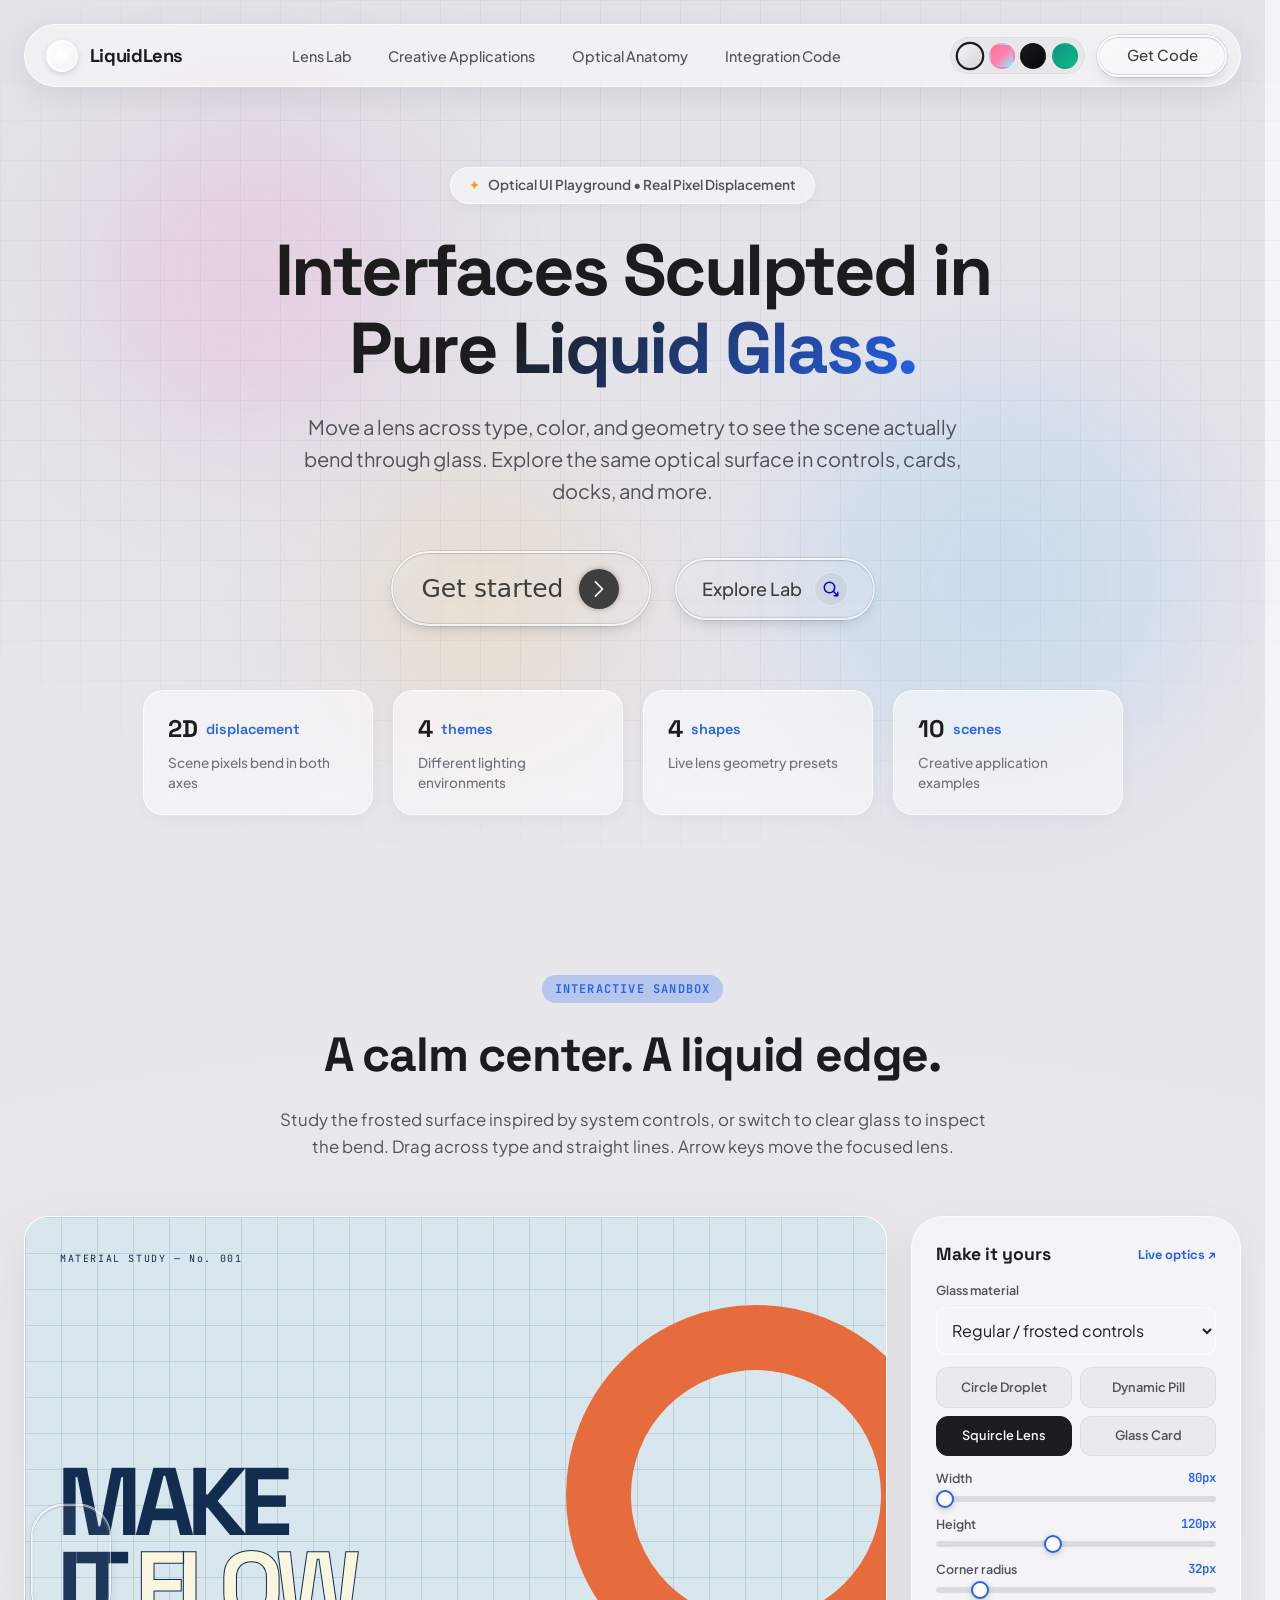
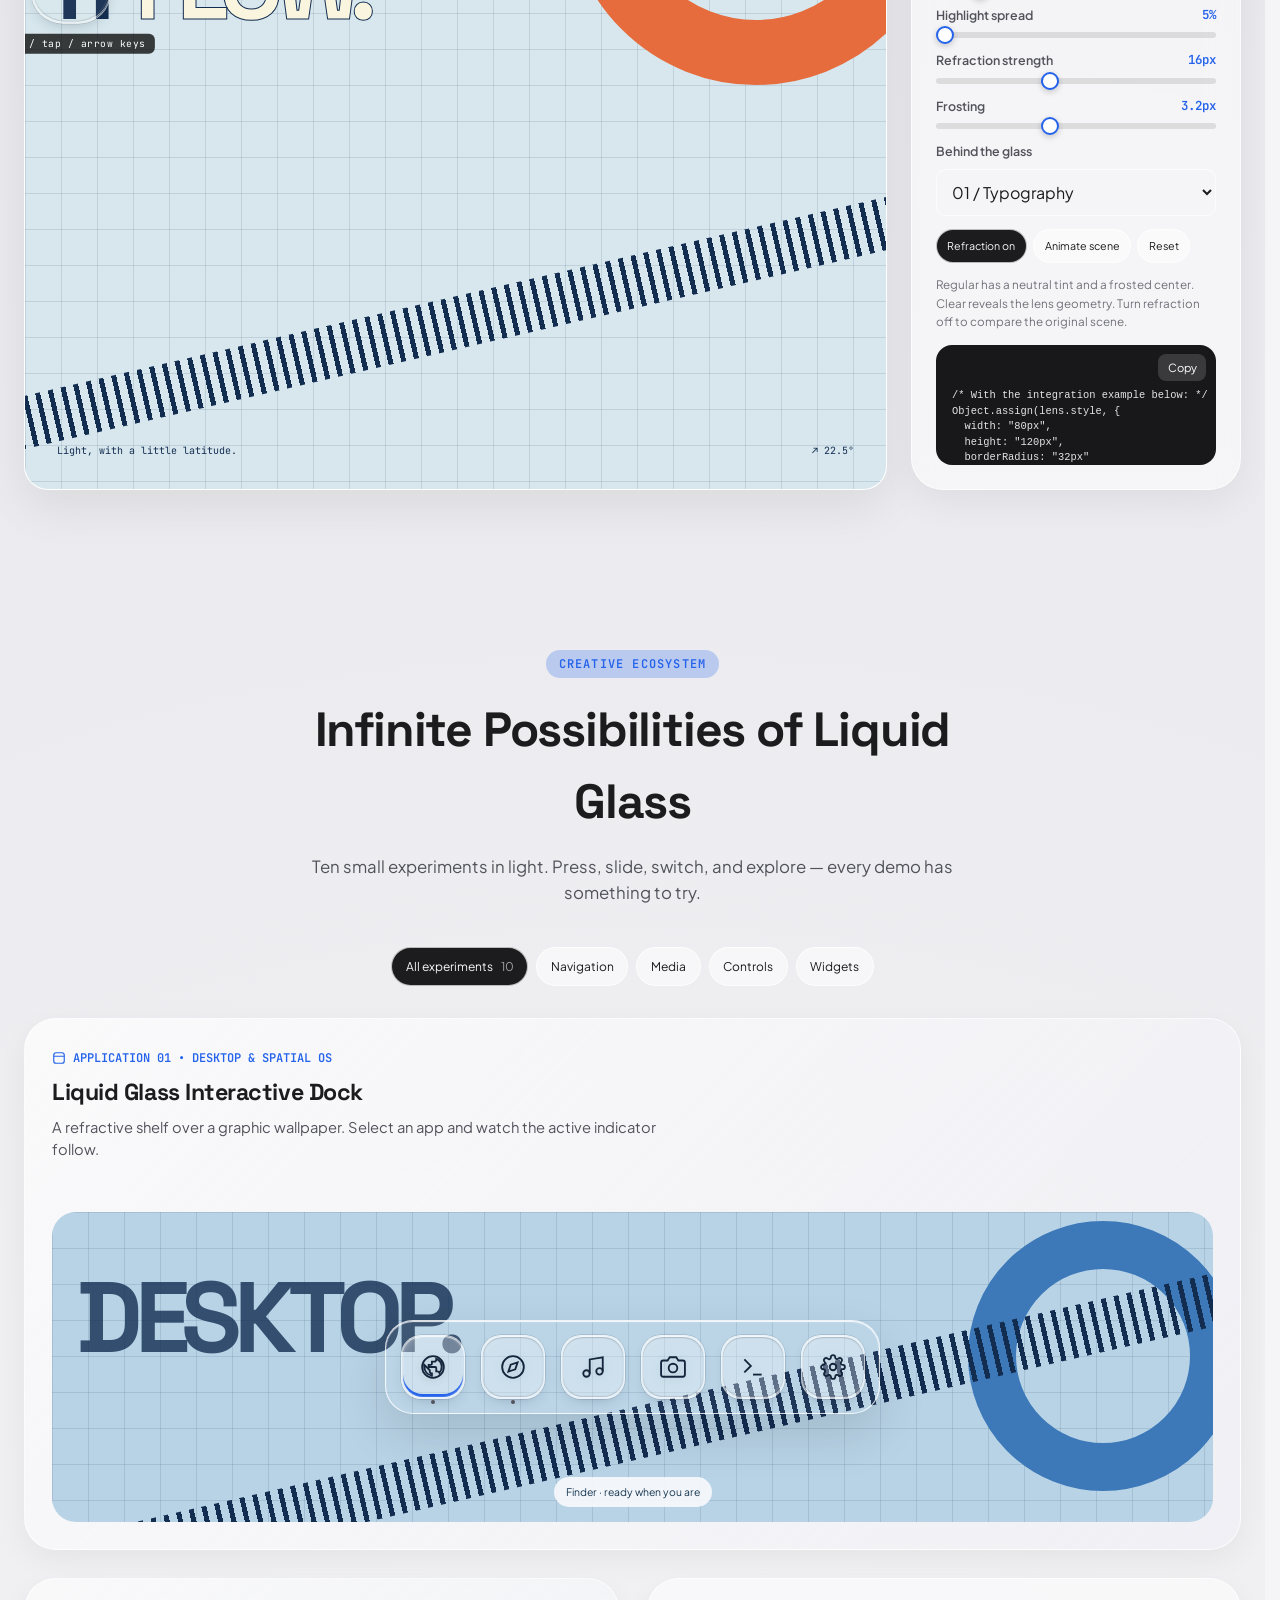
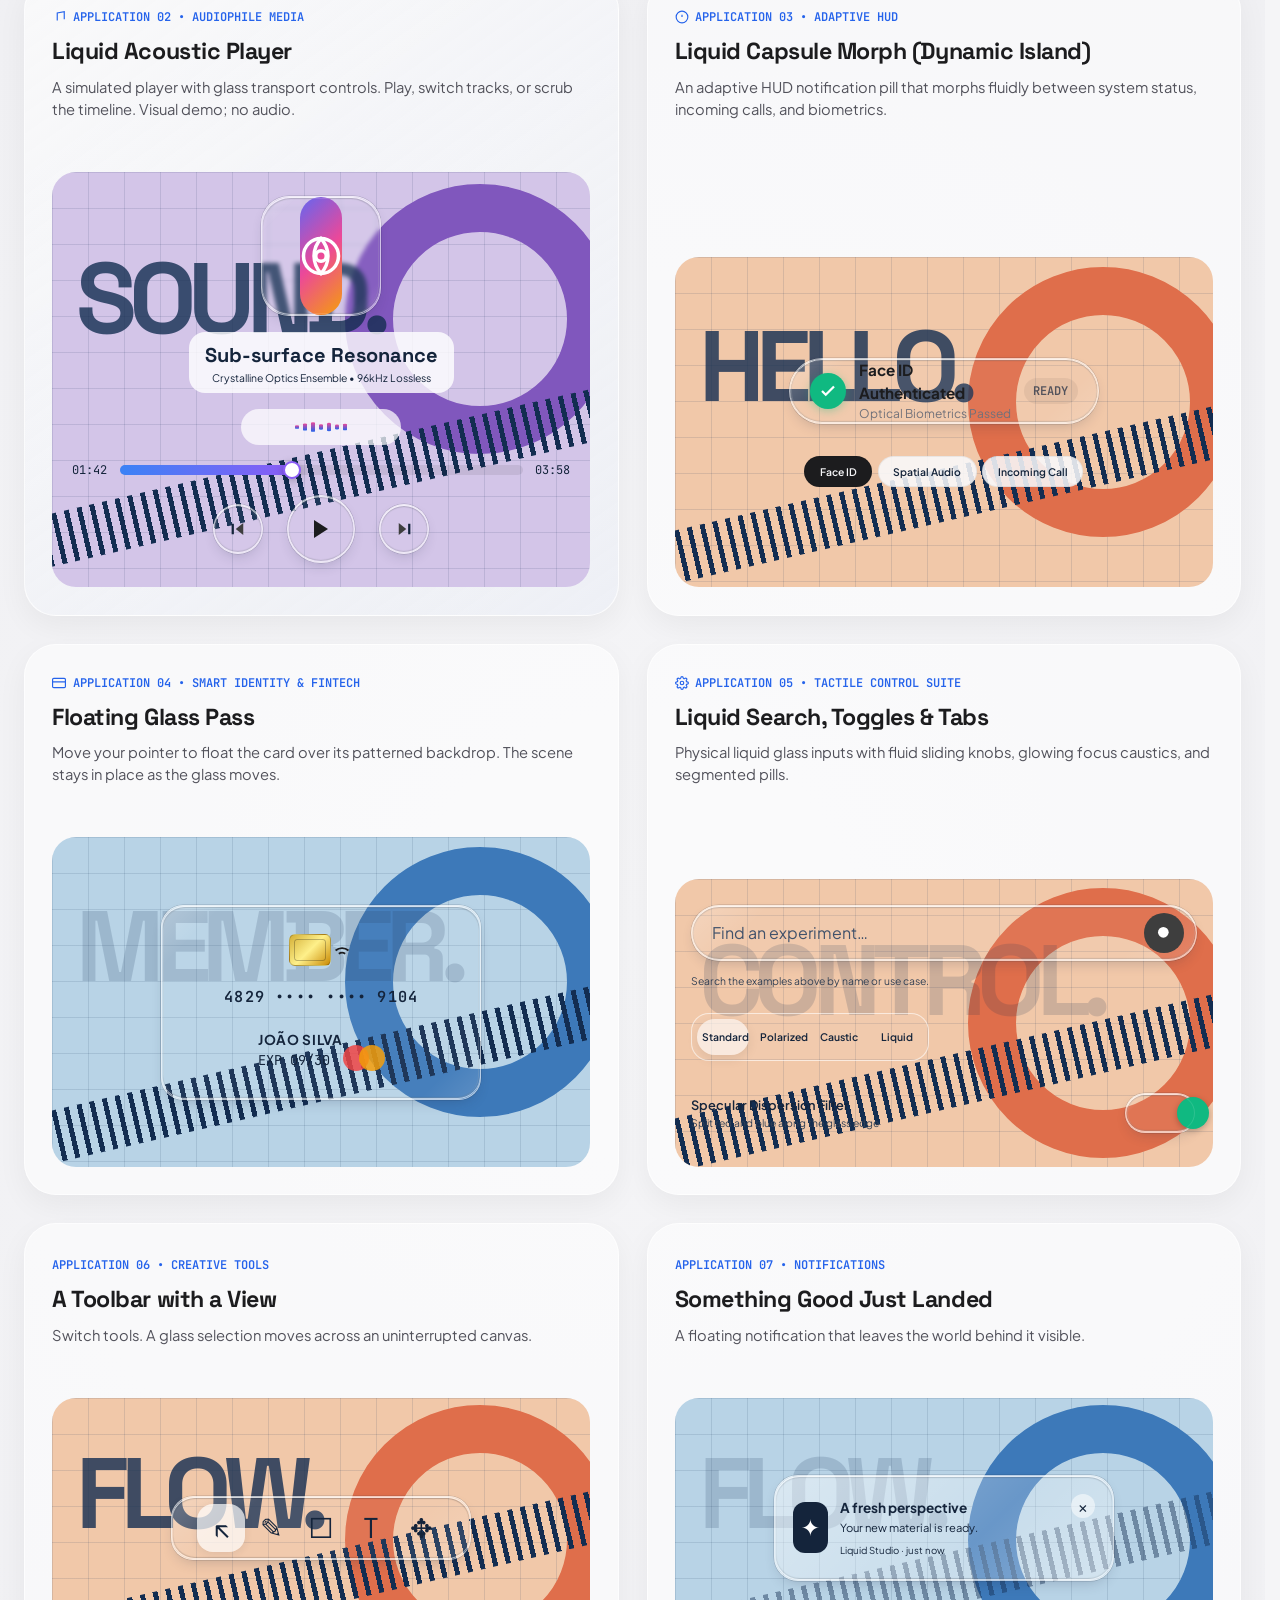
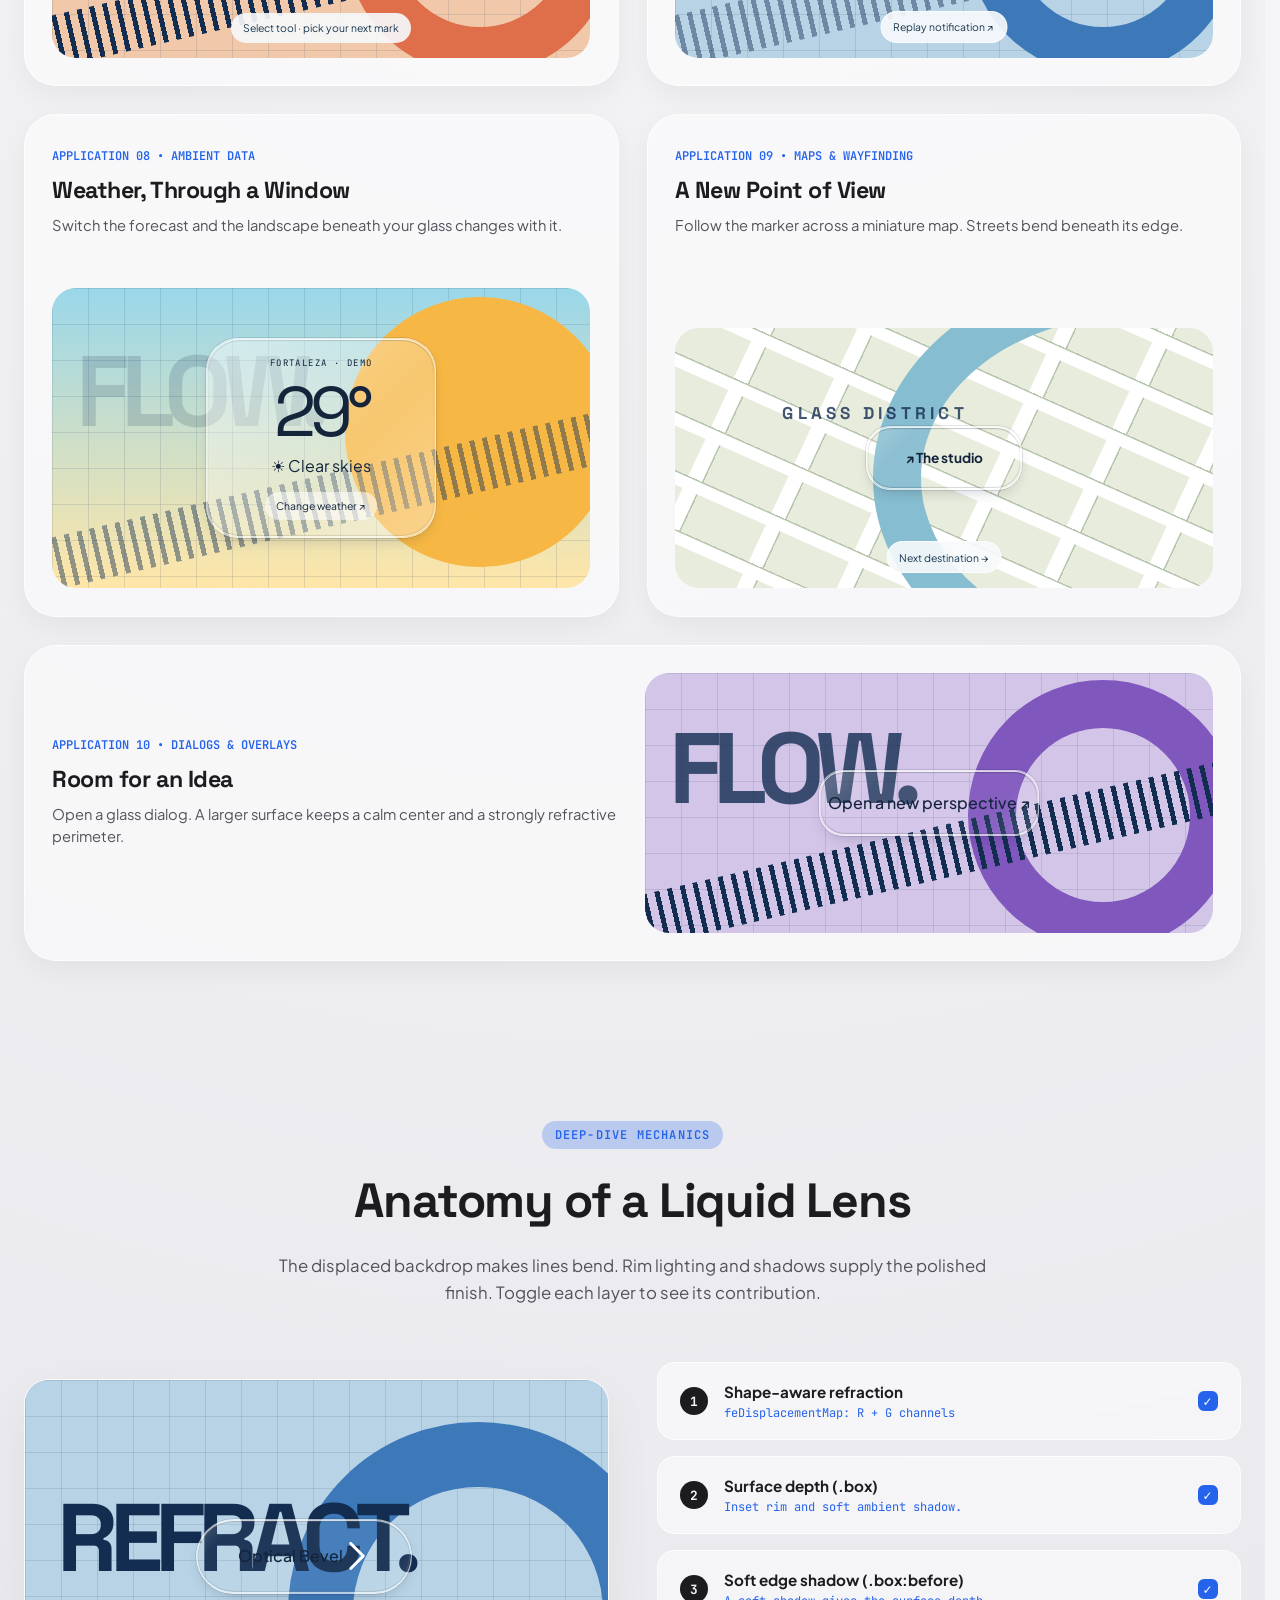
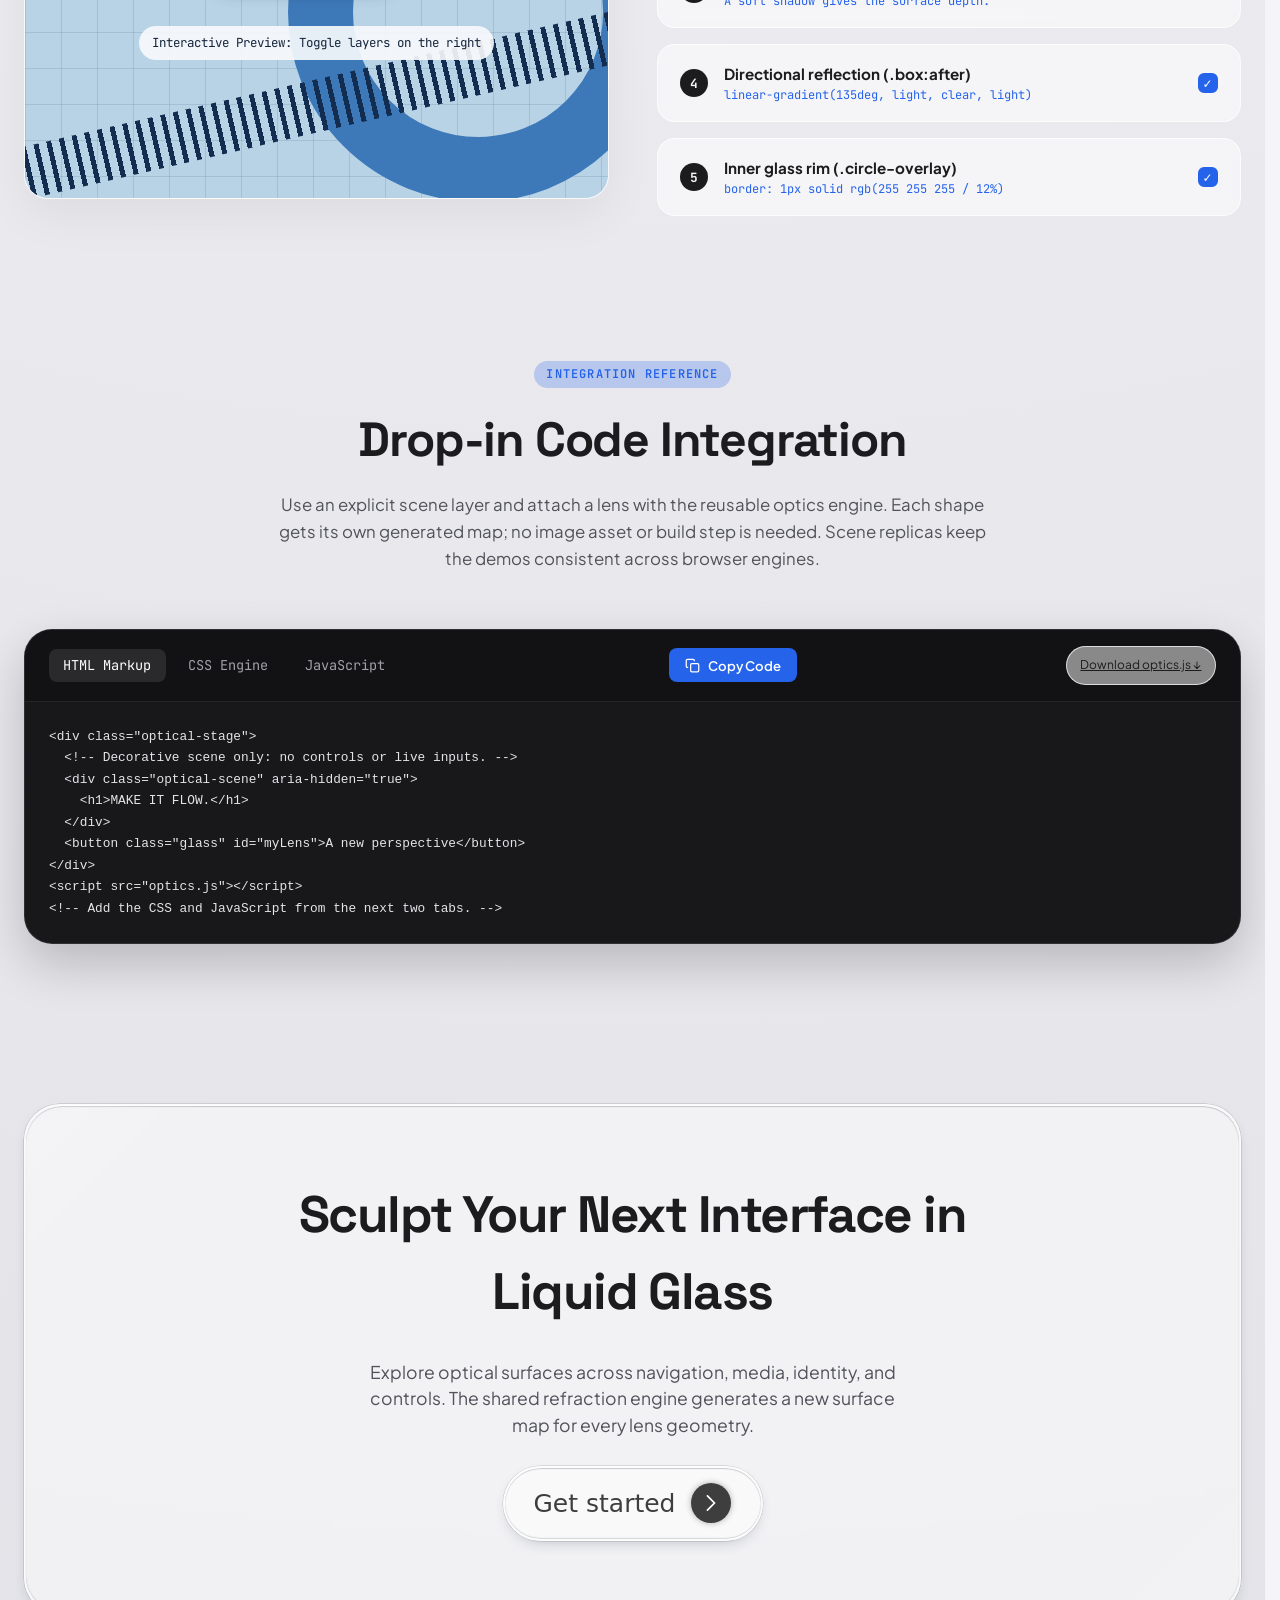
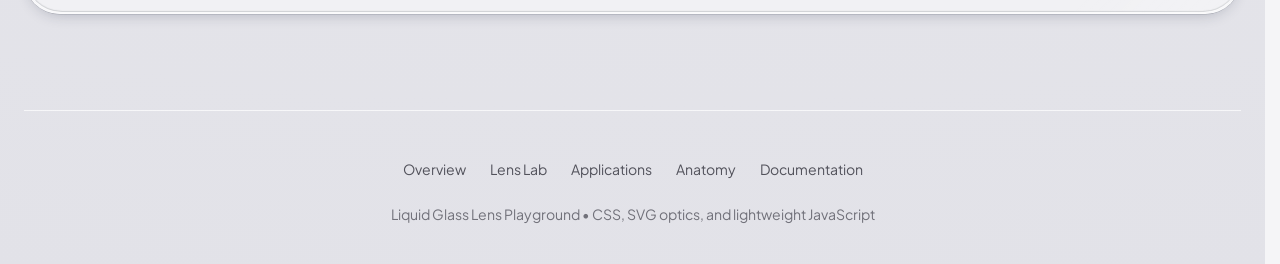
==== commit 2cef7ace: "new effect - realistic" ====
--- a/index.html
+++ b/index.html
@@ -11,11 +11,11 @@
   <link rel="preconnect" href="https://fonts.gstatic.com" crossorigin>
   <link href="https://fonts.googleapis.com/css2?family=JetBrains+Mono:wght@400;500;600&amp;family=Plus+Jakarta+Sans:wght@400;500;600;700&amp;family=Space+Grotesk:wght@600;700;800&amp;display=swap" rel="stylesheet">
 
-  <link rel="stylesheet" href="style.css?v=20260929-2">
+  <link rel="stylesheet" href="style.css?v=20261004-6">
 </head>
 <body>
 
-  <!-- Ambient Dynamic Lighting & Grid -->
+  <!-- Ambient Lighting & Grid -->
   <div class="ambient-bg" aria-hidden="true">
     <div class="ambient-grid"></div>
     <div class="ambient-orb ambient-orb-1"></div>
@@ -147,9 +147,9 @@
       <section id="lab" class="section-container">
         <div class="section-header">
           <span class="section-tag">Interactive Sandbox</span>
-          <h2 class="section-title">A little less blur. A lot more bend.</h2>
+          <h2 class="section-title">A calm center. A liquid edge.</h2>
           <p class="section-subtitle">
-            Drag across the letters. Follow a straight line through the edge. This is where transparency becomes a material. Use arrow keys to move the focused lens.
+            Study the frosted surface inspired by system controls, or switch to clear glass to inspect the bend. Drag across type and straight lines. Arrow keys move the focused lens.
           </p>
         </div>
 
@@ -165,7 +165,7 @@
             </div>
             <!-- The Draggable Interactive Lens Element -->
             <div class="fx-layer interactive-lens-element" id="activeInteractiveLens">
-              <div class="box" id="lensBox" role="group" tabindex="0" aria-label="Movable glass lens. Use arrow keys to move; Shift for larger steps." style="--w: 220px; --h: 120px; --r: 32px; --tr: 15%;">
+              <div class="box" id="lensBox" role="group" tabindex="0" aria-label="Movable glass lens. Use arrow keys to move; Shift for larger steps." style="--w: 220px; --h: 120px; --r: 32px; --tr: 5%;">
                 <span class="circle-overlay"></span>
               </div>
               <div class="lens-badge-label">Drag / tap / arrow keys</div>
@@ -177,6 +177,11 @@
             <div class="panel-title">
               <span>Make it yours</span>
               <span style="font-size: 0.8rem; color: var(--accent-color);">Live optics ↗</span>
+            </div>
+
+            <div class="control-group">
+              <label class="control-label" for="materialSelect">Glass material</label>
+              <select id="materialSelect"><option value="regular">Regular / frosted controls</option><option value="clear">Clear / optical study</option></select>
             </div>
 
             <!-- Preset Shapes -->
@@ -218,22 +223,22 @@
             <div class="control-group">
               <div class="control-label">
                 <label for="sliderTr">Highlight spread</label>
-                <span class="val-display" id="valTr">15%</span>
-              </div>
-              <input type="range" class="range-slider" id="sliderTr" min="5" max="45" value="15">
+                <span class="val-display" id="valTr">5%</span>
+              </div>
+              <input type="range" class="range-slider" id="sliderTr" min="5" max="45" value="5">
             </div>
 
             <div class="control-group">
               <div class="control-label">
                 <label for="sliderStrength">Refraction strength</label>
-                <span class="val-display" id="valStrength">22px</span>
-              </div>
-              <input type="range" class="range-slider" id="sliderStrength" min="0" max="40" value="22">
+                <span class="val-display" id="valStrength">16px</span>
+              </div>
+              <input type="range" class="range-slider" id="sliderStrength" min="0" max="40" value="16">
             </div>
 
             <div class="control-group">
-              <div class="control-label"><label for="sliderBlur">Frosting</label><span class="val-display" id="valBlur">0.3px</span></div>
-              <input type="range" class="range-slider" id="sliderBlur" min="0" max="5" step="0.1" value="0.3">
+              <div class="control-label"><label for="sliderBlur">Frosting</label><span class="val-display" id="valBlur">3.2px</span></div>
+              <input type="range" class="range-slider" id="sliderBlur" min="0" max="8" step="0.1" value="3.2">
             </div>
             <div class="control-group">
               <label class="control-label" for="sceneSelect">Behind the glass</label>
@@ -244,7 +249,7 @@
               <button class="utility-btn" id="animateScene" aria-pressed="false">Animate scene</button>
               <button class="utility-btn" id="resetLens">Reset</button>
             </div>
-            <p class="lab-hint">Turn refraction off to compare the exact same scene. Try the grid to see the curved edge.</p>
+            <p class="lab-hint">Regular has a neutral tint and a frosted center. Clear reveals the lens geometry. Turn refraction off to compare the original scene.</p>
             <!-- Live Code Snippet Output -->
             <div class="live-css-snippet">
               <button class="btn-copy-live-css" id="btnCopyLiveCss">Copy</button>
@@ -705,7 +710,7 @@
                 <span class="layer-num-badge">5</span>
                 <span class="layer-meta-text">
                   <span class="layer-name">Inner glass rim (.circle-overlay)</span>
-                  <span class="layer-css-code">border: 1px solid rgb(255 255 255 / 28%)</span>
+                  <span class="layer-css-code">border: 1px solid rgb(255 255 255 / 12%)</span>
                 </span>
               </span>
               <span class="layer-checkbox-mock">✓</span>
@@ -793,7 +798,7 @@
     </div>
   </dialog>
   <noscript><p class="noscript-note">Enable JavaScript to use the refraction engine and interactive experiments.</p></noscript>
-  <script src="optics.js?v=20260929-2"></script>
-  <script src="script.js?v=20260929-2"></script>
+  <script src="optics.js?v=20261004-6"></script>
+  <script src="script.js?v=20261004-6"></script>
 </body>
 </html>
--- a/style.css
+++ b/style.css
@@ -135,7 +135,7 @@
   border-radius: 50%;
   filter: blur(60px);
   opacity: 0.5;
-  animation: floatOrb 18s ease-in-out infinite alternate;
+  /* Static lighting avoids repainting three large blurred layers at idle. */
 }
 
 .ambient-orb-1 {
@@ -204,7 +204,7 @@
   justify-content: center;
   align-items: center;
   border-radius: var(--r);
-  border: 1px solid rgba(255, 255, 255, 0.58);
+  border: 1px solid rgb(255 255 255 / 62%);
 
   box-shadow:
     inset 1px 1px 1px rgba(255, 255, 255, 0.86),
@@ -253,7 +253,7 @@
   position: absolute;
   inset: 1px;
   border-radius: inherit;
-  box-shadow: inset 0 -5px 9px -6px rgb(24 35 55 / 48%);
+  box-shadow: inset 0 1px 1px rgb(18 25 36 / 24%), inset 0 -1px 1px rgb(18 25 36 / 18%);
   pointer-events: none;
   z-index: 1;
 }
@@ -262,17 +262,17 @@
   position: absolute;
   inset: 0;
   border-radius: inherit;
-  background: linear-gradient(135deg, rgb(255 255 255 / 45%), transparent var(--tr), transparent calc(100% - var(--tr)), rgb(255 255 255 / 30%));
-  box-shadow: inset 0 1px 1px rgb(255 255 255 / 95%), inset 1px 0 1px rgb(255 255 255 / 45%), inset 0 -1px 1px rgb(255 255 255 / 65%);
+  background: linear-gradient(135deg, rgb(255 255 255 / 20%), transparent var(--tr), transparent calc(100% - var(--tr)), rgb(255 255 255 / 12%));
+  box-shadow: inset 0 1px 0 rgb(255 255 255 / 75%), inset 1px 0 1px rgb(255 255 255 / 22%), inset 0 -1px 0 rgb(255 255 255 / 60%);
   pointer-events: none;
   z-index: 2;
 }
 .box .circle-overlay {
   position: absolute;
-  inset: 3px;
+  inset: 1px;
   width: auto;
   height: auto;
-  border: 1px solid rgb(255 255 255 / 28%);
+  border: 1px solid rgb(255 255 255 / 12%);
   border-radius: inherit;
   pointer-events: none;
   z-index: 4;
@@ -1041,8 +1041,7 @@
   border-radius: 32px;
   background: var(--card-bg-subtle);
   border: 1px solid var(--card-border-subtle);
-  backdrop-filter: blur(14px);
-  -webkit-backdrop-filter: blur(14px);
+  /* The individual optical surfaces supply the glass effect. */
   padding: 2.25rem;
   display: flex;
   flex-direction: column;
@@ -2188,6 +2187,12 @@
   pointer-events: none;
 }
 .glass-sampler { position: absolute; inset: 0; overflow: visible; }
+.glass-optics::after {
+  content: ""; position: absolute; inset: 0; pointer-events: none;
+  background: var(--glass-tint, rgb(100 110 128 / 28%));
+}
+[data-glass-material="clear"] { --glass-tint: rgb(255 255 255 / 3%); }
+[data-glass-enabled="false"] { --glass-tint: transparent; }
 .glass-sampler > .glass-scene-copy {
   position: absolute;
   top: 0;
@@ -2199,7 +2204,7 @@
   pointer-events: none;
   transform-origin: 0 0;
 }
-.box { box-shadow: inset 0 0 0 1px rgb(255 255 255 / 30%), 0 8px 24px -9px rgb(31 40 63 / 32%); }
+.box { box-shadow: 0 0 0 .5px rgb(24 32 46 / 22%), 0 6px 15px -7px rgb(31 40 63 / 30%); }
 .box .text, .box .svg { filter: none; }
 .box.has-optics .text { color: #14243b; }
 :where(button, a, input, select, [tabindex]):focus-visible {
@@ -2215,7 +2220,7 @@
 .lens-controls-panel { padding: 1.5rem; gap: 1.1rem; }
 .panel-title { font-size: 1.1rem; }
 .control-label { font-size: .78rem; }
-.lens-canvas-viewport { min-height: 660px; }
+.lens-canvas-viewport { min-height: 660px; touch-action: none; }
 .lens-controls-panel select {
   width: 100%; padding: .7rem; border-radius: 10px;
   background: var(--bg-base); color: var(--text-primary); border: 1px solid var(--card-border-subtle);
@@ -2233,7 +2238,7 @@
 .lab-hint { font-size: .73rem; color: var(--text-muted); line-height: 1.6; }
 .live-css-snippet { padding-top: 2.7rem; max-height: 180px; font-size: .65rem; }
 .range-slider::-moz-range-thumb { width: 16px; height: 16px; border-radius: 50%; background: white; border: 2px solid var(--accent-color); }
-.interactive-lens-element { line-height: 0; transition: none; z-index: 5; }
+.interactive-lens-element { left: 0; top: 0; line-height: 0; transition: none; z-index: 5; }
 .interactive-lens-element .box { cursor: grab; }
 .interactive-lens-element .box:active { cursor: grabbing; }
 .lens-badge-label { line-height: 1.5; font-size: .6rem; bottom: -30px; }
@@ -2438,7 +2443,7 @@
 .control-label { gap: .65rem; }
 .control-label .val-display { flex-shrink: 0; }
 @media (max-width: 1024px) {
-  .control-group:has(#sceneSelect) { grid-column: 1 / -1; }
+  .control-group:has(select) { grid-column: 1 / -1; }
 }
 @media (max-width: 380px) {
   .lens-controls-panel { padding: 1.1rem; gap: .85rem .7rem; }
@@ -2459,3 +2464,9 @@
 }
 
 @media (min-width: 769px) and (max-width: 1100px) { .nav-menu { display: none; } }
+
+@media (prefers-reduced-transparency: reduce), (prefers-contrast: more) {
+  .has-optics { --glass-tint: #e9edf2; }
+  .glass-sampler { display: none; }
+  .box, .liquid-dock-shelf, .glass-segmented-shell { border-color: #596578; }
+}
